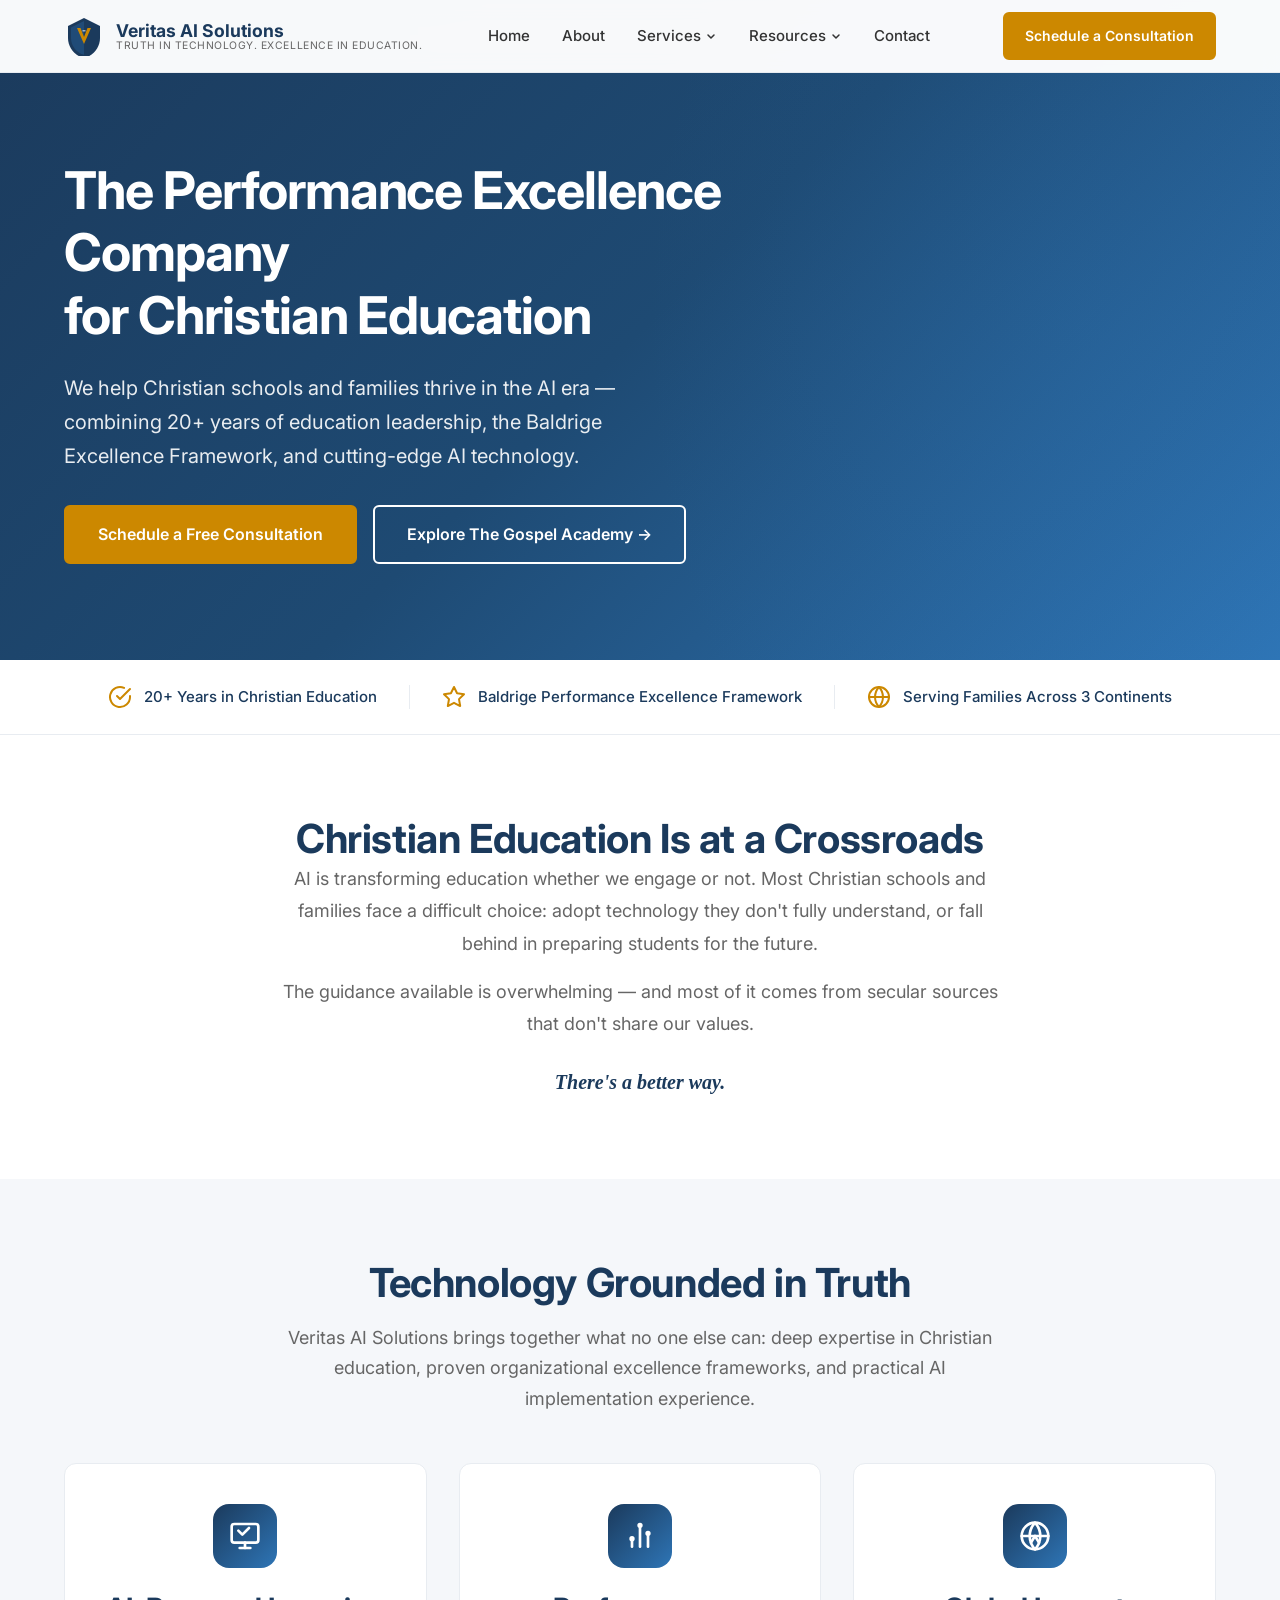
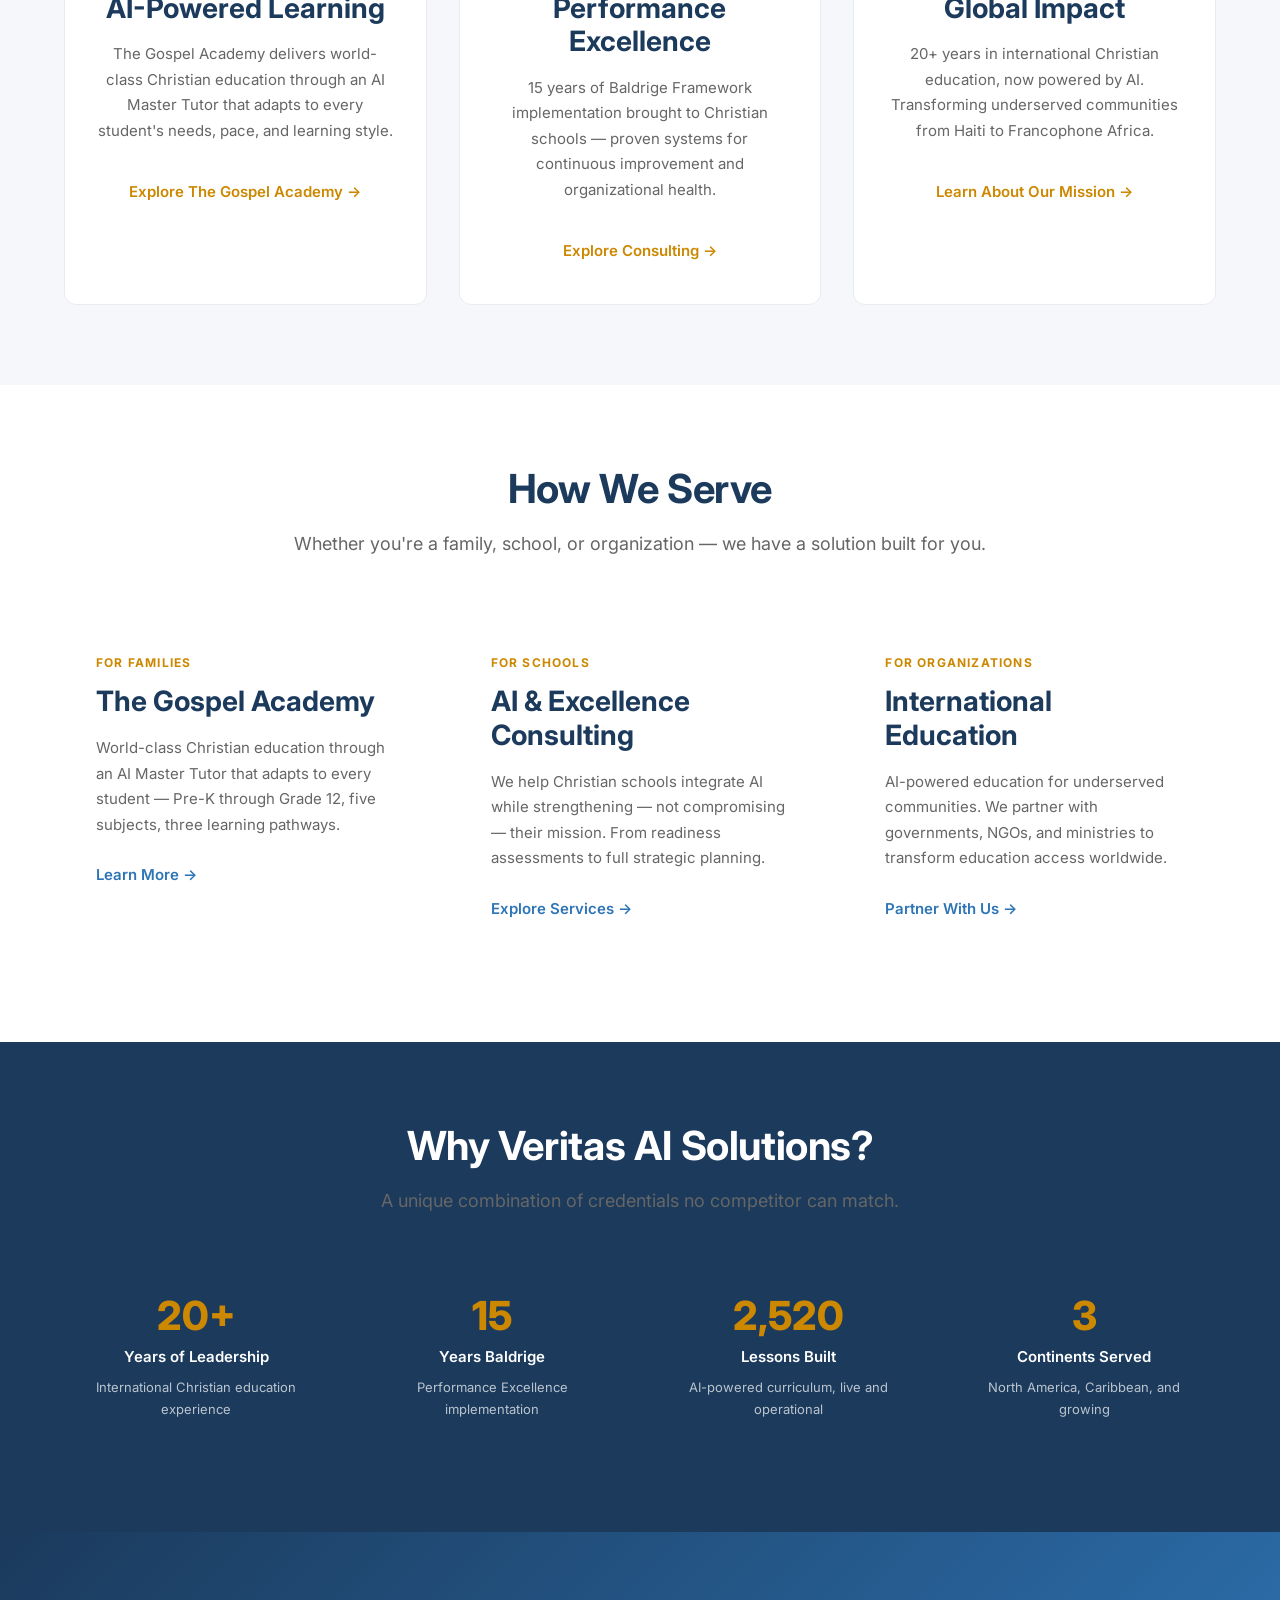
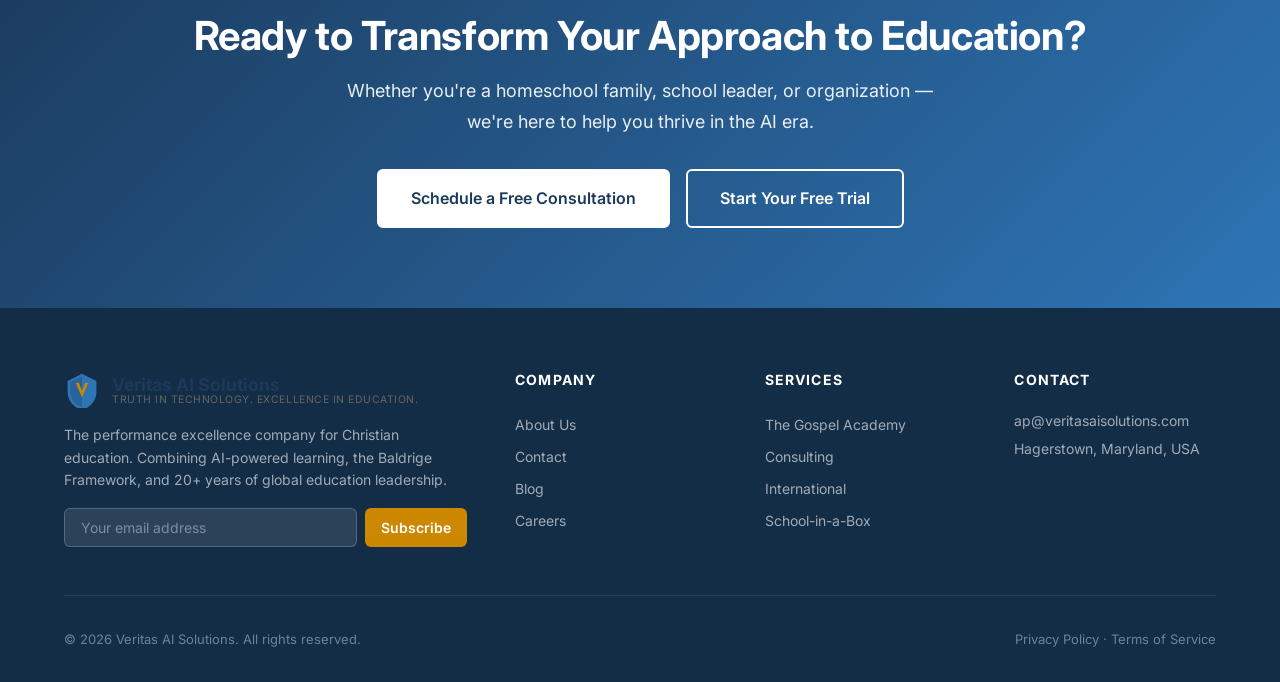
==== index.html @ 87a3c368 "Initial website build: Veritas AI Solutions 6 pages, responsive design, Google Calendar booking, App" ====
<!DOCTYPE html>
<html lang="en">
<head>
  <meta charset="UTF-8">
  <meta name="viewport" content="width=device-width, initial-scale=1.0">
  <title>Veritas AI Solutions | The Performance Excellence Company for Christian Education</title>
  <meta name="description" content="We help Christian schools and families thrive in the AI era. AI-powered curriculum, Baldrige-based consulting, 20+ years of education leadership.">

  <!-- Open Graph -->
  <meta property="og:title" content="Veritas AI Solutions | Truth in Technology. Excellence in Education.">
  <meta property="og:description" content="We help Christian schools and families thrive in the AI era — combining 20+ years of education leadership, the Baldrige Excellence Framework, and cutting-edge AI technology.">
  <meta property="og:type" content="website">
  <meta property="og:url" content="https://veritasaisolutions.com">

  <!-- Fonts -->
  <link rel="preconnect" href="https://fonts.googleapis.com">
  <link rel="preconnect" href="https://fonts.gstatic.com" crossorigin>
  <link href="https://fonts.googleapis.com/css2?family=Inter:wght@400;500;600;700;800&display=swap" rel="stylesheet">

  <!-- Styles -->
  <link rel="stylesheet" href="css/styles.css">

  <!-- Schema.org Organization -->
  <script type="application/ld+json">
  {
    "@context": "https://schema.org",
    "@type": "Organization",
    "name": "Veritas AI Solutions",
    "url": "https://veritasaisolutions.com",
    "description": "The Performance Excellence Company for Christian Education",
    "founder": {
      "@type": "Person",
      "name": "Arun Pereira"
    },
    "address": {
      "@type": "PostalAddress",
      "addressLocality": "Hagerstown",
      "addressRegion": "MD",
      "addressCountry": "US"
    }
  }
  </script>
</head>
<body>

  <!-- ==================== HEADER ==================== -->
  <header class="header">
    <div class="header-inner">
      <a href="index.html" class="logo">
        <svg viewBox="0 0 40 40" fill="none" xmlns="http://www.w3.org/2000/svg">
          <!-- Shield shape -->
          <path d="M20 2L4 10v12c0 9.33 6.83 18.06 16 20 9.17-1.94 16-10.67 16-20V10L20 2z" fill="#1B3A5C"/>
          <!-- Inner shield highlight -->
          <path d="M20 5L7 11.5v10.5c0 7.83 5.55 15.16 13 16.8V5z" fill="#2E75B6" opacity="0.3"/>
          <!-- V letterform -->
          <path d="M13 12l7 16 7-16h-3.5l-3.5 9-3.5-9H13z" fill="#CC8800"/>
          <!-- Cross accent at top of V -->
          <path d="M18.5 14h3v1.5h-3z" fill="#FFFFFF" opacity="0.6"/>
        </svg>
        <span class="logo-text">
          <span class="company-name">Veritas AI Solutions</span>
          <span class="tagline">Truth in Technology. Excellence in Education.</span>
        </span>
      </a>

      <nav class="nav-desktop">
        <a href="index.html">Home</a>
        <a href="pages/about.html">About</a>
        <div class="nav-dropdown">
          <a href="#">Services
            <svg class="dropdown-arrow" viewBox="0 0 12 12" fill="none" xmlns="http://www.w3.org/2000/svg">
              <path d="M3 5l3 3 3-3" stroke="currentColor" stroke-width="1.5" stroke-linecap="round" stroke-linejoin="round"/>
            </svg>
          </a>
          <div class="dropdown-menu">
            <a href="pages/gospel-academy.html">The Gospel Academy</a>
            <a href="pages/consulting.html">Consulting</a>
            <a href="pages/international.html">International</a>
          </div>
        </div>
        <div class="nav-dropdown">
          <a href="#">Resources
            <svg class="dropdown-arrow" viewBox="0 0 12 12" fill="none" xmlns="http://www.w3.org/2000/svg">
              <path d="M3 5l3 3 3-3" stroke="currentColor" stroke-width="1.5" stroke-linecap="round" stroke-linejoin="round"/>
            </svg>
          </a>
          <div class="dropdown-menu">
            <a href="#">Blog (Coming Soon)</a>
            <a href="#">Free Tools (Coming Soon)</a>
          </div>
        </div>
        <a href="pages/contact.html">Contact</a>
      </nav>

      <div class="nav-cta">
        <a href="https://calendar.app.google/Qj5pimPUVVcYCBvQ8" target="_blank" class="btn btn-primary">Schedule a Consultation</a>
      </div>

      <button class="mobile-toggle" aria-label="Toggle menu">
        <span></span>
        <span></span>
        <span></span>
      </button>
    </div>

    <!-- Mobile Navigation -->
    <nav class="nav-mobile">
      <a href="index.html">Home</a>
      <a href="pages/about.html">About</a>
      <a href="#" class="mobile-dropdown-toggle">Services</a>
      <div class="mobile-dropdown-items">
        <a href="pages/gospel-academy.html">The Gospel Academy</a>
        <a href="pages/consulting.html">Consulting</a>
        <a href="pages/international.html">International</a>
      </div>
      <a href="#" class="mobile-dropdown-toggle">Resources</a>
      <div class="mobile-dropdown-items">
        <a href="#">Blog (Coming Soon)</a>
        <a href="#">Free Tools (Coming Soon)</a>
      </div>
      <a href="pages/contact.html">Contact</a>
      <a href="https://calendar.app.google/Qj5pimPUVVcYCBvQ8" target="_blank" class="btn btn-primary">Schedule a Consultation</a>
    </nav>
  </header>

  <!-- ==================== HERO ==================== -->
  <section class="hero">
    <div class="container">
      <h1>The Performance Excellence Company<br>for Christian Education</h1>
      <p class="subtitle">We help Christian schools and families thrive in the AI era — combining 20+ years of education leadership, the Baldrige Excellence Framework, and cutting-edge AI technology.</p>
      <div class="btn-group">
        <a href="https://calendar.app.google/Qj5pimPUVVcYCBvQ8" target="_blank" class="btn btn-primary">Schedule a Free Consultation</a>
        <a href="pages/gospel-academy.html" class="btn btn-outline-white">Explore The Gospel Academy &rarr;</a>
      </div>
    </div>
  </section>

  <!-- ==================== TRUST BAR ==================== -->
  <section class="trust-bar">
    <div class="container">
      <div class="trust-bar-inner">
        <div class="trust-item">
          <svg viewBox="0 0 24 24" fill="none" stroke="currentColor" stroke-width="2" stroke-linecap="round" stroke-linejoin="round">
            <path d="M22 11.08V12a10 10 0 1 1-5.93-9.14"/>
            <polyline points="22 4 12 14.01 9 11.01"/>
          </svg>
          <span>20+ Years in Christian Education</span>
        </div>
        <div class="trust-divider"></div>
        <div class="trust-item">
          <svg viewBox="0 0 24 24" fill="none" stroke="currentColor" stroke-width="2" stroke-linecap="round" stroke-linejoin="round">
            <polygon points="12 2 15.09 8.26 22 9.27 17 14.14 18.18 21.02 12 17.77 5.82 21.02 7 14.14 2 9.27 8.91 8.26 12 2"/>
          </svg>
          <span>Baldrige Performance Excellence Framework</span>
        </div>
        <div class="trust-divider"></div>
        <div class="trust-item">
          <svg viewBox="0 0 24 24" fill="none" stroke="currentColor" stroke-width="2" stroke-linecap="round" stroke-linejoin="round">
            <circle cx="12" cy="12" r="10"/>
            <line x1="2" y1="12" x2="22" y2="12"/>
            <path d="M12 2a15.3 15.3 0 0 1 4 10 15.3 15.3 0 0 1-4 10 15.3 15.3 0 0 1-4-10 15.3 15.3 0 0 1 4-10z"/>
          </svg>
          <span>Serving Families Across 3 Continents</span>
        </div>
      </div>
    </div>
  </section>

  <!-- ==================== CHALLENGE SECTION ==================== -->
  <section class="challenge section">
    <div class="container">
      <div class="challenge-content">
        <h2>Christian Education Is at a Crossroads</h2>
        <p>AI is transforming education whether we engage or not. Most Christian schools and families face a difficult choice: adopt technology they don't fully understand, or fall behind in preparing students for the future.</p>
        <p>The guidance available is overwhelming — and most of it comes from secular sources that don't share our values.</p>
        <span class="highlight">There's a better way.</span>
      </div>
    </div>
  </section>

  <!-- ==================== SOLUTION / THREE PILLARS ==================== -->
  <section class="section section-light">
    <div class="container">
      <div class="section-header">
        <h2>Technology Grounded in Truth</h2>
        <p>Veritas AI Solutions brings together what no one else can: deep expertise in Christian education, proven organizational excellence frameworks, and practical AI implementation experience.</p>
      </div>

      <div class="pillars-grid">
        <!-- Pillar 1 -->
        <div class="pillar-card">
          <div class="pillar-icon">
            <svg viewBox="0 0 24 24" fill="none" stroke="currentColor" stroke-width="2" stroke-linecap="round" stroke-linejoin="round">
              <rect x="2" y="3" width="20" height="14" rx="2" ry="2"/>
              <line x1="8" y1="21" x2="16" y2="21"/>
              <line x1="12" y1="17" x2="12" y2="21"/>
              <path d="M7 8l3 3 5-5"/>
            </svg>
          </div>
          <h3>AI-Powered Learning</h3>
          <p>The Gospel Academy delivers world-class Christian education through an AI Master Tutor that adapts to every student's needs, pace, and learning style.</p>
          <a href="pages/gospel-academy.html" class="pillar-link">Explore The Gospel Academy &rarr;</a>
        </div>

        <!-- Pillar 2 -->
        <div class="pillar-card">
          <div class="pillar-icon">
            <svg viewBox="0 0 24 24" fill="none" stroke="currentColor" stroke-width="2" stroke-linecap="round" stroke-linejoin="round">
              <path d="M18 20V10"/>
              <path d="M12 20V4"/>
              <path d="M6 20v-6"/>
              <circle cx="12" cy="4" r="1"/>
              <circle cx="18" cy="10" r="1"/>
              <circle cx="6" cy="14" r="1"/>
            </svg>
          </div>
          <h3>Performance Excellence</h3>
          <p>15 years of Baldrige Framework implementation brought to Christian schools — proven systems for continuous improvement and organizational health.</p>
          <a href="pages/consulting.html" class="pillar-link">Explore Consulting &rarr;</a>
        </div>

        <!-- Pillar 3 -->
        <div class="pillar-card">
          <div class="pillar-icon">
            <svg viewBox="0 0 24 24" fill="none" stroke="currentColor" stroke-width="2" stroke-linecap="round" stroke-linejoin="round">
              <circle cx="12" cy="12" r="10"/>
              <line x1="2" y1="12" x2="22" y2="12"/>
              <path d="M12 2a15.3 15.3 0 0 1 4 10 15.3 15.3 0 0 1-4 10 15.3 15.3 0 0 1-4-10 15.3 15.3 0 0 1 4-10z"/>
              <path d="M9 17l3-5 3 5"/>
            </svg>
          </div>
          <h3>Global Impact</h3>
          <p>20+ years in international Christian education, now powered by AI. Transforming underserved communities from Haiti to Francophone Africa.</p>
          <a href="pages/international.html" class="pillar-link">Learn About Our Mission &rarr;</a>
        </div>
      </div>
    </div>
  </section>

  <!-- ==================== SERVICES OVERVIEW ==================== -->
  <section class="section">
    <div class="container">
      <div class="section-header">
        <h2>How We Serve</h2>
        <p>Whether you're a family, school, or organization — we have a solution built for you.</p>
      </div>

      <div class="services-grid">
        <!-- For Families -->
        <div class="service-card">
          <span class="label">For Families</span>
          <h3>The Gospel Academy</h3>
          <p>World-class Christian education through an AI Master Tutor that adapts to every student — Pre-K through Grade 12, five subjects, three learning pathways.</p>
          <a href="pages/gospel-academy.html" class="service-link">Learn More &rarr;</a>
        </div>

        <!-- For Schools -->
        <div class="service-card">
          <span class="label">For Schools</span>
          <h3>AI & Excellence Consulting</h3>
          <p>We help Christian schools integrate AI while strengthening — not compromising — their mission. From readiness assessments to full strategic planning.</p>
          <a href="pages/consulting.html" class="service-link">Explore Services &rarr;</a>
        </div>

        <!-- For Organizations -->
        <div class="service-card">
          <span class="label">For Organizations</span>
          <h3>International Education</h3>
          <p>AI-powered education for underserved communities. We partner with governments, NGOs, and ministries to transform education access worldwide.</p>
          <a href="pages/international.html" class="service-link">Partner With Us &rarr;</a>
        </div>
      </div>
    </div>
  </section>

  <!-- ==================== CREDIBILITY SECTION ==================== -->
  <section class="section section-navy">
    <div class="container">
      <div class="section-header">
        <h2>Why Veritas AI Solutions?</h2>
        <p>A unique combination of credentials no competitor can match.</p>
      </div>

      <div class="cred-grid">
        <div class="cred-card">
          <div class="cred-number">20+</div>
          <div class="cred-label">Years of Leadership</div>
          <div class="cred-desc">International Christian education experience</div>
        </div>
        <div class="cred-card">
          <div class="cred-number">15</div>
          <div class="cred-label">Years Baldrige</div>
          <div class="cred-desc">Performance Excellence implementation</div>
        </div>
        <div class="cred-card">
          <div class="cred-number">2,520</div>
          <div class="cred-label">Lessons Built</div>
          <div class="cred-desc">AI-powered curriculum, live and operational</div>
        </div>
        <div class="cred-card">
          <div class="cred-number">3</div>
          <div class="cred-label">Continents Served</div>
          <div class="cred-desc">North America, Caribbean, and growing</div>
        </div>
      </div>
    </div>
  </section>

  <!-- ==================== FINAL CTA ==================== -->
  <section class="cta-section">
    <div class="container">
      <h2>Ready to Transform Your Approach to Education?</h2>
      <p>Whether you're a homeschool family, school leader, or organization — we're here to help you thrive in the AI era.</p>
      <div class="btn-group centered">
        <a href="https://calendar.app.google/Qj5pimPUVVcYCBvQ8" target="_blank" class="btn btn-white">Schedule a Free Consultation</a>
        <a href="pages/gospel-academy.html" class="btn btn-outline-white">Start Your Free Trial</a>
      </div>
    </div>
  </section>

  <!-- ==================== FOOTER ==================== -->
  <footer class="footer">
    <div class="container">
      <div class="footer-grid">
        <!-- Brand Column -->
        <div class="footer-brand">
          <a href="index.html" class="logo">
            <svg viewBox="0 0 40 40" fill="none" xmlns="http://www.w3.org/2000/svg">
              <path d="M20 2L4 10v12c0 9.33 6.83 18.06 16 20 9.17-1.94 16-10.67 16-20V10L20 2z" fill="#2E75B6"/>
              <path d="M20 5L7 11.5v10.5c0 7.83 5.55 15.16 13 16.8V5z" fill="#1B3A5C" opacity="0.3"/>
              <path d="M13 12l7 16 7-16h-3.5l-3.5 9-3.5-9H13z" fill="#CC8800"/>
            </svg>
            <span class="logo-text">
              <span class="company-name">Veritas AI Solutions</span>
              <span class="tagline">Truth in Technology. Excellence in Education.</span>
            </span>
          </a>
          <p>The performance excellence company for Christian education. Combining AI-powered learning, the Baldrige Framework, and 20+ years of global education leadership.</p>
          <form class="newsletter-form" action="#" method="POST">
            <input type="email" placeholder="Your email address" required>
            <button type="submit">Subscribe</button>
          </form>
        </div>

        <!-- Quick Links -->
        <div>
          <h4>Company</h4>
          <div class="footer-links">
            <a href="pages/about.html">About Us</a>
            <a href="pages/contact.html">Contact</a>
            <a href="#">Blog</a>
            <a href="#">Careers</a>
          </div>
        </div>

        <!-- Services -->
        <div>
          <h4>Services</h4>
          <div class="footer-links">
            <a href="pages/gospel-academy.html">The Gospel Academy</a>
            <a href="pages/consulting.html">Consulting</a>
            <a href="pages/international.html">International</a>
            <a href="#">School-in-a-Box</a>
          </div>
        </div>

        <!-- Contact -->
        <div class="footer-contact">
          <h4>Contact</h4>
          <p><a href="mailto:ap@veritasaisolutions.com">ap@veritasaisolutions.com</a></p>
          <p>Hagerstown, Maryland, USA</p>
        </div>
      </div>

      <div class="footer-bottom">
        <span>&copy; 2026 Veritas AI Solutions. All rights reserved.</span>
        <span>
          <a href="#">Privacy Policy</a> &middot; <a href="#">Terms of Service</a>
        </span>
      </div>
    </div>
  </footer>

  <script src="js/main.js"></script>
</body>
</html>
---- css/styles.css ----
/* ============================================
   Veritas AI Solutions - Main Stylesheet
   Truth in Technology. Excellence in Education.
   ============================================ */

/* ---------- CSS Custom Properties ---------- */
:root {
  /* Primary */
  --navy: #1B3A5C;
  --navy-dark: #142d47;
  --blue: #2E75B6;
  --blue-light: #3a85c9;

  /* Accent */
  --gold: #CC8800;
  --gold-light: #e6a31e;
  --gold-dark: #a66e00;

  /* Neutrals */
  --white: #FFFFFF;
  --off-white: #F5F7FA;
  --light-gray: #E8ECF1;
  --medium-gray: #666666;
  --dark-gray: #333333;
  --black: #111111;

  /* Typography */
  --font-primary: 'Inter', -apple-system, BlinkMacSystemFont, 'Segoe UI', sans-serif;
  --font-accent: 'Georgia', 'Times New Roman', serif;

  /* Spacing */
  --section-padding: 5rem 0;
  --container-max: 1200px;
  --container-padding: 0 1.5rem;

  /* Transitions */
  --transition: all 0.3s ease;
}

/* ---------- Reset & Base ---------- */
*,
*::before,
*::after {
  box-sizing: border-box;
  margin: 0;
  padding: 0;
}

html {
  scroll-behavior: smooth;
  font-size: 16px;
}

body {
  font-family: var(--font-primary);
  font-size: 1rem;
  line-height: 1.7;
  color: var(--dark-gray);
  background-color: var(--white);
  -webkit-font-smoothing: antialiased;
  -moz-osx-font-smoothing: grayscale;
}

img {
  max-width: 100%;
  height: auto;
  display: block;
}

a {
  color: var(--blue);
  text-decoration: none;
  transition: var(--transition);
}

a:hover {
  color: var(--navy);
}

ul, ol {
  list-style: none;
}

/* ---------- Typography ---------- */
h1, h2, h3, h4, h5, h6 {
  font-family: var(--font-primary);
  font-weight: 700;
  line-height: 1.2;
  color: var(--navy);
}

h1 {
  font-size: clamp(2rem, 5vw, 3.25rem);
  letter-spacing: -0.02em;
}

h2 {
  font-size: clamp(1.75rem, 4vw, 2.5rem);
  letter-spacing: -0.01em;
}

h3 {
  font-size: clamp(1.25rem, 3vw, 1.75rem);
}

h4 {
  font-size: 1.25rem;
}

p {
  margin-bottom: 1rem;
  color: var(--dark-gray);
}

.text-accent {
  font-family: var(--font-accent);
  font-style: italic;
}

.text-gold {
  color: var(--gold);
}

.text-navy {
  color: var(--navy);
}

.text-center {
  text-align: center;
}

/* ---------- Layout ---------- */
.container {
  max-width: var(--container-max);
  margin: 0 auto;
  padding: var(--container-padding);
}

.section {
  padding: var(--section-padding);
}

.section-light {
  background-color: var(--off-white);
}

.section-navy {
  background-color: var(--navy);
  color: var(--white);
}

.section-navy h2,
.section-navy h3,
.section-navy h4 {
  color: var(--white);
}

.section-navy p {
  color: rgba(255, 255, 255, 0.9);
}

.section-header {
  text-align: center;
  max-width: 720px;
  margin: 0 auto 3rem;
}

.section-header p {
  font-size: 1.125rem;
  color: var(--medium-gray);
  margin-top: 1rem;
}

/* ---------- Buttons ---------- */
.btn {
  display: inline-flex;
  align-items: center;
  justify-content: center;
  padding: 0.875rem 2rem;
  border-radius: 6px;
  font-family: var(--font-primary);
  font-size: 1rem;
  font-weight: 600;
  text-decoration: none;
  cursor: pointer;
  border: 2px solid transparent;
  transition: var(--transition);
  gap: 0.5rem;
}

.btn-primary {
  background-color: var(--gold);
  color: var(--white);
  border-color: var(--gold);
}

.btn-primary:hover {
  background-color: var(--gold-dark);
  border-color: var(--gold-dark);
  color: var(--white);
  transform: translateY(-1px);
  box-shadow: 0 4px 12px rgba(204, 136, 0, 0.3);
}

.btn-secondary {
  background-color: transparent;
  color: var(--navy);
  border-color: var(--navy);
}

.btn-secondary:hover {
  background-color: var(--navy);
  color: var(--white);
  transform: translateY(-1px);
}

.btn-white {
  background-color: var(--white);
  color: var(--navy);
  border-color: var(--white);
}

.btn-white:hover {
  background-color: var(--off-white);
  border-color: var(--off-white);
  color: var(--navy);
  transform: translateY(-1px);
}

.btn-outline-white {
  background-color: transparent;
  color: var(--white);
  border-color: var(--white);
}

.btn-outline-white:hover {
  background-color: var(--white);
  color: var(--navy);
  transform: translateY(-1px);
}

.btn-group {
  display: flex;
  flex-wrap: wrap;
  gap: 1rem;
  margin-top: 2rem;
}

.btn-group.centered {
  justify-content: center;
}

/* ---------- Header / Navigation ---------- */
.header {
  position: fixed;
  top: 0;
  left: 0;
  right: 0;
  z-index: 1000;
  background-color: rgba(255, 255, 255, 0.97);
  backdrop-filter: blur(10px);
  border-bottom: 1px solid var(--light-gray);
  transition: var(--transition);
}

.header-inner {
  display: flex;
  align-items: center;
  justify-content: space-between;
  max-width: var(--container-max);
  margin: 0 auto;
  padding: 0 1.5rem;
  height: 72px;
}

.logo {
  display: flex;
  align-items: center;
  gap: 0.75rem;
  text-decoration: none;
  color: var(--navy);
  font-weight: 700;
  font-size: 1.25rem;
}

.logo svg {
  width: 40px;
  height: 40px;
}

.logo-text {
  display: flex;
  flex-direction: column;
  line-height: 1.1;
}

.logo-text .company-name {
  font-size: 1.1rem;
  font-weight: 700;
  color: var(--navy);
}

.logo-text .tagline {
  font-size: 0.65rem;
  font-weight: 400;
  color: var(--medium-gray);
  letter-spacing: 0.05em;
  text-transform: uppercase;
}

.nav-desktop {
  display: flex;
  align-items: center;
  gap: 2rem;
}

.nav-desktop a {
  color: var(--dark-gray);
  font-size: 0.9375rem;
  font-weight: 500;
  text-decoration: none;
  padding: 0.5rem 0;
  position: relative;
}

.nav-desktop a:hover {
  color: var(--navy);
}

.nav-desktop a::after {
  content: '';
  position: absolute;
  bottom: 0;
  left: 0;
  width: 0;
  height: 2px;
  background-color: var(--gold);
  transition: var(--transition);
}

.nav-desktop a:hover::after {
  width: 100%;
}

/* Dropdown */
.nav-dropdown {
  position: relative;
}

.nav-dropdown > a {
  display: flex;
  align-items: center;
  gap: 0.25rem;
}

.nav-dropdown > a::after {
  display: none;
}

.dropdown-arrow {
  width: 12px;
  height: 12px;
  transition: var(--transition);
}

.nav-dropdown:hover .dropdown-arrow {
  transform: rotate(180deg);
}

.dropdown-menu {
  position: absolute;
  top: 100%;
  left: 50%;
  transform: translateX(-50%);
  min-width: 200px;
  background: var(--white);
  border-radius: 8px;
  box-shadow: 0 10px 40px rgba(0, 0, 0, 0.1);
  padding: 0.5rem;
  opacity: 0;
  visibility: hidden;
  transition: var(--transition);
  margin-top: 0.5rem;
}

.nav-dropdown:hover .dropdown-menu {
  opacity: 1;
  visibility: visible;
  margin-top: 0;
}

.dropdown-menu a {
  display: block;
  padding: 0.625rem 1rem;
  border-radius: 6px;
  font-size: 0.875rem;
}

.dropdown-menu a::after {
  display: none;
}

.dropdown-menu a:hover {
  background-color: var(--off-white);
  color: var(--navy);
}

.nav-cta {
  margin-left: 0.5rem;
}

.nav-cta .btn {
  padding: 0.625rem 1.25rem;
  font-size: 0.875rem;
}

/* Mobile Menu */
.mobile-toggle {
  display: none;
  background: none;
  border: none;
  cursor: pointer;
  padding: 0.5rem;
}

.mobile-toggle span {
  display: block;
  width: 24px;
  height: 2px;
  background-color: var(--navy);
  margin: 5px 0;
  transition: var(--transition);
}

.nav-mobile {
  display: none;
  position: fixed;
  top: 72px;
  left: 0;
  right: 0;
  bottom: 0;
  background: var(--white);
  padding: 2rem 1.5rem;
  overflow-y: auto;
}

.nav-mobile.active {
  display: block;
}

.nav-mobile a {
  display: block;
  padding: 0.875rem 0;
  font-size: 1.125rem;
  font-weight: 500;
  color: var(--dark-gray);
  border-bottom: 1px solid var(--light-gray);
}

.nav-mobile a:hover {
  color: var(--navy);
}

.nav-mobile .mobile-dropdown-items {
  padding-left: 1.5rem;
}

.nav-mobile .mobile-dropdown-items a {
  font-size: 1rem;
  font-weight: 400;
}

.nav-mobile .btn {
  width: 100%;
  margin-top: 1.5rem;
}

/* ---------- Hero Section ---------- */
.hero {
  padding: 10rem 0 6rem;
  background: linear-gradient(135deg, var(--navy) 0%, #1e4a73 50%, var(--blue) 100%);
  color: var(--white);
  position: relative;
  overflow: hidden;
}

.hero::before {
  content: '';
  position: absolute;
  top: -50%;
  right: -20%;
  width: 70%;
  height: 200%;
  background: radial-gradient(ellipse, rgba(46, 117, 182, 0.15) 0%, transparent 70%);
  pointer-events: none;
}

.hero .container {
  position: relative;
  z-index: 1;
}

.hero h1 {
  color: var(--white);
  max-width: 800px;
  margin-bottom: 1.5rem;
}

.hero .subtitle {
  font-size: clamp(1.0625rem, 2vw, 1.25rem);
  color: rgba(255, 255, 255, 0.9);
  max-width: 640px;
  line-height: 1.7;
  margin-bottom: 0;
}

/* ---------- Trust Bar ---------- */
.trust-bar {
  background-color: var(--white);
  border-bottom: 1px solid var(--light-gray);
  padding: 1.5rem 0;
}

.trust-bar-inner {
  display: flex;
  justify-content: center;
  align-items: center;
  flex-wrap: wrap;
  gap: 2rem;
}

.trust-item {
  display: flex;
  align-items: center;
  gap: 0.75rem;
  font-size: 0.9375rem;
  font-weight: 500;
  color: var(--navy);
}

.trust-item svg {
  width: 24px;
  height: 24px;
  color: var(--gold);
  flex-shrink: 0;
}

.trust-divider {
  width: 1px;
  height: 24px;
  background-color: var(--light-gray);
}

/* ---------- Challenge Section ---------- */
.challenge {
  padding: var(--section-padding);
}

.challenge-content {
  max-width: 720px;
  margin: 0 auto;
  text-align: center;
}

.challenge-content p {
  font-size: 1.125rem;
  color: var(--medium-gray);
  line-height: 1.8;
}

.challenge-content .highlight {
  display: block;
  margin-top: 1.5rem;
  font-size: 1.25rem;
  font-weight: 600;
  color: var(--navy);
  font-family: var(--font-accent);
  font-style: italic;
}

/* ---------- Pillars / Solution Section ---------- */
.pillars-grid {
  display: grid;
  grid-template-columns: repeat(3, 1fr);
  gap: 2rem;
  margin-top: 3rem;
}

.pillar-card {
  background: var(--white);
  border-radius: 12px;
  padding: 2.5rem 2rem;
  text-align: center;
  border: 1px solid var(--light-gray);
  transition: var(--transition);
}

.pillar-card:hover {
  transform: translateY(-4px);
  box-shadow: 0 12px 40px rgba(27, 58, 92, 0.1);
  border-color: transparent;
}

.pillar-icon {
  width: 64px;
  height: 64px;
  margin: 0 auto 1.5rem;
  background: linear-gradient(135deg, var(--navy) 0%, var(--blue) 100%);
  border-radius: 16px;
  display: flex;
  align-items: center;
  justify-content: center;
}

.pillar-icon svg {
  width: 32px;
  height: 32px;
  color: var(--white);
}

.pillar-card h3 {
  margin-bottom: 1rem;
}

.pillar-card p {
  color: var(--medium-gray);
  font-size: 0.9375rem;
}

.pillar-card .pillar-link {
  display: inline-flex;
  align-items: center;
  gap: 0.375rem;
  margin-top: 1.25rem;
  font-weight: 600;
  font-size: 0.9375rem;
  color: var(--gold);
}

.pillar-card .pillar-link:hover {
  color: var(--gold-dark);
  gap: 0.625rem;
}

/* ---------- Services Overview ---------- */
.services-grid {
  display: grid;
  grid-template-columns: repeat(3, 1fr);
  gap: 2rem;
  margin-top: 3rem;
}

.service-card {
  padding: 2.5rem 2rem;
  border-radius: 12px;
  transition: var(--transition);
}

.service-card .label {
  display: inline-block;
  font-size: 0.75rem;
  font-weight: 700;
  text-transform: uppercase;
  letter-spacing: 0.1em;
  color: var(--gold);
  margin-bottom: 0.75rem;
}

.service-card h3 {
  margin-bottom: 1rem;
}

.service-card p {
  color: var(--medium-gray);
  font-size: 0.9375rem;
  margin-bottom: 1.5rem;
}

.service-card .service-link {
  display: inline-flex;
  align-items: center;
  gap: 0.375rem;
  font-weight: 600;
  font-size: 0.9375rem;
  color: var(--blue);
}

.service-card .service-link:hover {
  color: var(--navy);
  gap: 0.625rem;
}

/* ---------- Credibility Section ---------- */
.cred-grid {
  display: grid;
  grid-template-columns: repeat(4, 1fr);
  gap: 2rem;
  margin-top: 3rem;
}

.cred-card {
  text-align: center;
  padding: 2rem 1.5rem;
}

.cred-number {
  font-size: 2.5rem;
  font-weight: 800;
  color: var(--gold);
  line-height: 1;
  margin-bottom: 0.5rem;
}

.cred-label {
  font-size: 0.9375rem;
  font-weight: 600;
  color: var(--white);
  margin-bottom: 0.375rem;
}

.cred-desc {
  font-size: 0.8125rem;
  color: rgba(255, 255, 255, 0.7);
}

/* ---------- CTA Section ---------- */
.cta-section {
  background: linear-gradient(135deg, var(--navy) 0%, var(--blue) 100%);
  padding: 5rem 0;
  text-align: center;
}

.cta-section h2 {
  color: var(--white);
  margin-bottom: 1rem;
}

.cta-section p {
  color: rgba(255, 255, 255, 0.9);
  font-size: 1.125rem;
  max-width: 600px;
  margin: 0 auto 2rem;
}

/* ---------- Footer ---------- */
.footer {
  background-color: var(--navy-dark);
  color: rgba(255, 255, 255, 0.8);
  padding: 4rem 0 2rem;
}

.footer-grid {
  display: grid;
  grid-template-columns: 2fr 1fr 1fr 1fr;
  gap: 3rem;
  margin-bottom: 3rem;
}

.footer-brand .logo {
  color: var(--white);
  margin-bottom: 1rem;
}

.footer-brand .logo svg {
  width: 36px;
  height: 36px;
}

.footer-brand p {
  font-size: 0.875rem;
  color: rgba(255, 255, 255, 0.6);
  line-height: 1.6;
}

.footer h4 {
  color: var(--white);
  font-size: 0.875rem;
  text-transform: uppercase;
  letter-spacing: 0.08em;
  margin-bottom: 1.25rem;
}

.footer-links a {
  display: block;
  padding: 0.25rem 0;
  font-size: 0.875rem;
  color: rgba(255, 255, 255, 0.6);
}

.footer-links a:hover {
  color: var(--gold);
}

.footer-contact p {
  font-size: 0.875rem;
  color: rgba(255, 255, 255, 0.6);
  margin-bottom: 0.25rem;
}

.footer-contact a {
  color: rgba(255, 255, 255, 0.6);
}

.footer-contact a:hover {
  color: var(--gold);
}

.footer-bottom {
  border-top: 1px solid rgba(255, 255, 255, 0.1);
  padding-top: 2rem;
  display: flex;
  justify-content: space-between;
  align-items: center;
  font-size: 0.8125rem;
  color: rgba(255, 255, 255, 0.4);
}

.footer-bottom a {
  color: rgba(255, 255, 255, 0.4);
}

.footer-bottom a:hover {
  color: var(--gold);
}

/* ---------- Newsletter Signup ---------- */
.newsletter-form {
  display: flex;
  gap: 0.5rem;
  margin-top: 1rem;
}

.newsletter-form input {
  flex: 1;
  padding: 0.625rem 1rem;
  border: 1px solid rgba(255, 255, 255, 0.2);
  border-radius: 6px;
  background: rgba(255, 255, 255, 0.1);
  color: var(--white);
  font-family: var(--font-primary);
  font-size: 0.875rem;
}

.newsletter-form input::placeholder {
  color: rgba(255, 255, 255, 0.4);
}

.newsletter-form button {
  padding: 0.625rem 1rem;
  background: var(--gold);
  color: var(--white);
  border: none;
  border-radius: 6px;
  font-family: var(--font-primary);
  font-weight: 600;
  font-size: 0.875rem;
  cursor: pointer;
  transition: var(--transition);
}

.newsletter-form button:hover {
  background: var(--gold-dark);
}

/* ---------- Page-Specific: Inner Page Hero ---------- */
.page-hero {
  padding: 9rem 0 4rem;
  background: linear-gradient(135deg, var(--navy) 0%, var(--blue) 100%);
  color: var(--white);
}

.page-hero h1 {
  color: var(--white);
  margin-bottom: 1rem;
}

.page-hero p {
  color: rgba(255, 255, 255, 0.9);
  font-size: 1.125rem;
  max-width: 640px;
}

/* ---------- About Page ---------- */
.story-section {
  display: grid;
  grid-template-columns: 1fr 1fr;
  gap: 4rem;
  align-items: center;
}

.story-image {
  border-radius: 12px;
  overflow: hidden;
  box-shadow: 0 20px 60px rgba(27, 58, 92, 0.15);
}

.story-image img {
  width: 100%;
  height: auto;
}

.values-grid {
  display: grid;
  grid-template-columns: repeat(5, 1fr);
  gap: 1.5rem;
  margin-top: 3rem;
}

.value-card {
  text-align: center;
  padding: 2rem 1rem;
  border-radius: 12px;
  border: 1px solid var(--light-gray);
  transition: var(--transition);
}

.value-card:hover {
  border-color: var(--gold);
  transform: translateY(-2px);
}

.value-icon {
  width: 48px;
  height: 48px;
  margin: 0 auto 1rem;
  color: var(--gold);
}

.value-card h4 {
  font-size: 1rem;
  margin-bottom: 0.5rem;
}

.value-card p {
  font-size: 0.8125rem;
  color: var(--medium-gray);
}

.founder-section {
  display: grid;
  grid-template-columns: 300px 1fr;
  gap: 3rem;
  align-items: start;
  margin-top: 3rem;
}

.founder-photo {
  border-radius: 12px;
  overflow: hidden;
  box-shadow: 0 12px 40px rgba(27, 58, 92, 0.1);
}

.founder-photo img {
  width: 100%;
  height: auto;
}

.founder-info h3 {
  margin-bottom: 0.25rem;
}

.founder-title {
  color: var(--gold);
  font-weight: 600;
  font-size: 1rem;
  margin-bottom: 1.5rem;
}

.ecosystem-visual {
  display: grid;
  grid-template-columns: repeat(3, 1fr);
  gap: 2rem;
  margin-top: 3rem;
}

.eco-card {
  text-align: center;
  padding: 2rem;
  background: var(--white);
  border-radius: 12px;
  border: 1px solid var(--light-gray);
}

.eco-card h4 {
  margin-bottom: 0.5rem;
}

.eco-card p {
  font-size: 0.875rem;
  color: var(--medium-gray);
}

/* ---------- Consulting Page ---------- */
.approach-grid {
  display: grid;
  grid-template-columns: repeat(2, 1fr);
  gap: 1.5rem;
  margin-top: 2rem;
}

.approach-item {
  display: flex;
  gap: 1rem;
  padding: 1.5rem;
  background: var(--white);
  border-radius: 10px;
  border: 1px solid var(--light-gray);
}

.approach-item svg {
  width: 24px;
  height: 24px;
  color: var(--gold);
  flex-shrink: 0;
  margin-top: 0.125rem;
}

.approach-item h4 {
  font-size: 1rem;
  margin-bottom: 0.375rem;
}

.approach-item p {
  font-size: 0.875rem;
  color: var(--medium-gray);
  margin-bottom: 0;
}

.consulting-services-grid {
  display: grid;
  grid-template-columns: repeat(3, 1fr);
  gap: 1.5rem;
  margin-top: 3rem;
}

.consulting-card {
  background: var(--white);
  border-radius: 12px;
  padding: 2rem;
  border: 1px solid var(--light-gray);
  transition: var(--transition);
}

.consulting-card:hover {
  border-color: var(--gold);
  box-shadow: 0 8px 30px rgba(27, 58, 92, 0.08);
}

.consulting-card h3 {
  font-size: 1.125rem;
  margin-bottom: 0.75rem;
}

.consulting-card p {
  font-size: 0.9375rem;
  color: var(--medium-gray);
  margin-bottom: 1.25rem;
}

.consulting-price {
  font-size: 1rem;
  font-weight: 700;
  color: var(--navy);
}

/* ---------- TGA Page ---------- */
.features-grid {
  display: grid;
  grid-template-columns: repeat(2, 1fr);
  gap: 2rem;
  margin-top: 3rem;
}

.feature-card {
  display: flex;
  gap: 1.5rem;
  padding: 2rem;
  background: var(--white);
  border-radius: 12px;
  border: 1px solid var(--light-gray);
}

.feature-icon {
  width: 56px;
  height: 56px;
  flex-shrink: 0;
  background: linear-gradient(135deg, var(--navy) 0%, var(--blue) 100%);
  border-radius: 12px;
  display: flex;
  align-items: center;
  justify-content: center;
}

.feature-icon svg {
  width: 28px;
  height: 28px;
  color: var(--white);
}

.feature-card h3 {
  font-size: 1.125rem;
  margin-bottom: 0.5rem;
}

.feature-card p {
  font-size: 0.9375rem;
  color: var(--medium-gray);
  margin-bottom: 0;
}

.subjects-grid {
  display: grid;
  grid-template-columns: repeat(5, 1fr);
  gap: 1.5rem;
  margin-top: 3rem;
}

.subject-card {
  text-align: center;
  padding: 2rem 1rem;
  background: var(--white);
  border-radius: 12px;
  border: 1px solid var(--light-gray);
}

.subject-card h4 {
  font-size: 0.9375rem;
  margin-bottom: 0.375rem;
}

.subject-card p {
  font-size: 0.8125rem;
  color: var(--medium-gray);
  margin-bottom: 0;
}

/* Pricing */
.pricing-grid {
  display: grid;
  grid-template-columns: repeat(3, 1fr);
  gap: 2rem;
  margin-top: 3rem;
}

.pricing-card {
  background: var(--white);
  border-radius: 12px;
  padding: 2.5rem 2rem;
  border: 1px solid var(--light-gray);
  text-align: center;
  transition: var(--transition);
  position: relative;
}

.pricing-card.featured {
  border-color: var(--gold);
  box-shadow: 0 8px 30px rgba(204, 136, 0, 0.15);
  transform: scale(1.03);
}

.pricing-card.featured::before {
  content: 'Most Popular';
  position: absolute;
  top: -12px;
  left: 50%;
  transform: translateX(-50%);
  background: var(--gold);
  color: var(--white);
  padding: 0.25rem 1rem;
  border-radius: 100px;
  font-size: 0.75rem;
  font-weight: 700;
  text-transform: uppercase;
  letter-spacing: 0.05em;
}

.pricing-card h3 {
  font-size: 1.25rem;
  margin-bottom: 0.5rem;
}

.pricing-card .price {
  font-size: 2.5rem;
  font-weight: 800;
  color: var(--navy);
  line-height: 1;
}

.pricing-card .price span {
  font-size: 1rem;
  font-weight: 400;
  color: var(--medium-gray);
}

.pricing-card .annual {
  font-size: 0.875rem;
  color: var(--gold);
  font-weight: 600;
  margin-top: 0.25rem;
}

.pricing-card .pricing-desc {
  font-size: 0.875rem;
  color: var(--medium-gray);
  margin: 1rem 0 1.5rem;
  padding-bottom: 1.5rem;
  border-bottom: 1px solid var(--light-gray);
}

.pricing-features {
  text-align: left;
  margin-bottom: 2rem;
}

.pricing-features li {
  display: flex;
  align-items: center;
  gap: 0.5rem;
  padding: 0.375rem 0;
  font-size: 0.875rem;
  color: var(--dark-gray);
}

.pricing-features svg {
  width: 18px;
  height: 18px;
  color: var(--gold);
  flex-shrink: 0;
}

/* ---------- International Page ---------- */
.stats-grid {
  display: grid;
  grid-template-columns: repeat(4, 1fr);
  gap: 2rem;
  margin-top: 3rem;
}

.stat-card {
  text-align: center;
  padding: 2rem;
  background: rgba(255, 255, 255, 0.05);
  border-radius: 12px;
  border: 1px solid rgba(255, 255, 255, 0.1);
}

.stat-number {
  font-size: 2.25rem;
  font-weight: 800;
  color: var(--gold);
  line-height: 1;
  margin-bottom: 0.5rem;
}

.stat-label {
  font-size: 0.875rem;
  color: rgba(255, 255, 255, 0.8);
}

.partnership-grid {
  display: grid;
  grid-template-columns: repeat(3, 1fr);
  gap: 2rem;
  margin-top: 3rem;
}

.partner-card {
  padding: 2rem;
  background: var(--white);
  border-radius: 12px;
  border: 1px solid var(--light-gray);
  text-align: center;
}

.partner-card h3 {
  font-size: 1.125rem;
  margin-bottom: 0.75rem;
}

.partner-card p {
  font-size: 0.9375rem;
  color: var(--medium-gray);
  margin-bottom: 0;
}

/* ---------- Contact Page ---------- */
.contact-grid {
  display: grid;
  grid-template-columns: 1fr 1fr;
  gap: 4rem;
  margin-top: 3rem;
}

.contact-form label {
  display: block;
  font-size: 0.875rem;
  font-weight: 600;
  color: var(--navy);
  margin-bottom: 0.375rem;
}

.contact-form input,
.contact-form textarea,
.contact-form select {
  width: 100%;
  padding: 0.75rem 1rem;
  border: 1px solid var(--light-gray);
  border-radius: 8px;
  font-family: var(--font-primary);
  font-size: 0.9375rem;
  color: var(--dark-gray);
  margin-bottom: 1.25rem;
  transition: var(--transition);
}

.contact-form input:focus,
.contact-form textarea:focus,
.contact-form select:focus {
  outline: none;
  border-color: var(--blue);
  box-shadow: 0 0 0 3px rgba(46, 117, 182, 0.1);
}

.contact-form textarea {
  min-height: 120px;
  resize: vertical;
}

.contact-info-cards {
  display: flex;
  flex-direction: column;
  gap: 1.5rem;
}

.contact-info-card {
  display: flex;
  gap: 1rem;
  padding: 1.5rem;
  background: var(--off-white);
  border-radius: 10px;
}

.contact-info-card svg {
  width: 24px;
  height: 24px;
  color: var(--gold);
  flex-shrink: 0;
  margin-top: 0.125rem;
}

.contact-info-card h4 {
  font-size: 1rem;
  margin-bottom: 0.25rem;
}

.contact-info-card p {
  font-size: 0.875rem;
  color: var(--medium-gray);
  margin-bottom: 0;
}

/* ---------- Responsive Design ---------- */

/* Tablet */
@media (max-width: 1024px) {
  .pillars-grid,
  .services-grid,
  .consulting-services-grid {
    grid-template-columns: repeat(2, 1fr);
  }

  .cred-grid {
    grid-template-columns: repeat(2, 1fr);
  }

  .footer-grid {
    grid-template-columns: 1fr 1fr;
    gap: 2rem;
  }

  .values-grid {
    grid-template-columns: repeat(3, 1fr);
  }

  .subjects-grid {
    grid-template-columns: repeat(3, 1fr);
  }

  .stats-grid {
    grid-template-columns: repeat(2, 1fr);
  }

  .story-section {
    grid-template-columns: 1fr;
    gap: 2rem;
  }

  .founder-section {
    grid-template-columns: 200px 1fr;
  }
}

/* Mobile */
@media (max-width: 768px) {
  :root {
    --section-padding: 3.5rem 0;
  }

  .nav-desktop,
  .nav-cta {
    display: none;
  }

  .mobile-toggle {
    display: block;
  }

  .hero {
    padding: 8rem 0 4rem;
  }

  .trust-bar-inner {
    flex-direction: column;
    gap: 0.75rem;
  }

  .trust-divider {
    display: none;
  }

  .pillars-grid,
  .services-grid,
  .features-grid,
  .consulting-services-grid,
  .pricing-grid,
  .partnership-grid,
  .ecosystem-visual {
    grid-template-columns: 1fr;
  }

  .cred-grid {
    grid-template-columns: repeat(2, 1fr);
    gap: 1rem;
  }

  .values-grid {
    grid-template-columns: repeat(2, 1fr);
  }

  .subjects-grid {
    grid-template-columns: repeat(2, 1fr);
  }

  .stats-grid {
    grid-template-columns: repeat(2, 1fr);
  }

  .footer-grid {
    grid-template-columns: 1fr;
  }

  .footer-bottom {
    flex-direction: column;
    gap: 1rem;
    text-align: center;
  }

  .btn-group {
    flex-direction: column;
  }

  .btn-group .btn {
    width: 100%;
  }

  .contact-grid {
    grid-template-columns: 1fr;
    gap: 2rem;
  }

  .founder-section {
    grid-template-columns: 1fr;
    text-align: center;
  }

  .founder-photo {
    max-width: 200px;
    margin: 0 auto;
  }

  .approach-grid {
    grid-template-columns: 1fr;
  }

  .pricing-card.featured {
    transform: none;
  }

  .pricing-card.featured::before {
    top: -10px;
  }
}

/* Small mobile */
@media (max-width: 480px) {
  .hero {
    padding: 7rem 0 3rem;
  }

  .cred-grid {
    grid-template-columns: 1fr;
  }

  .values-grid {
    grid-template-columns: 1fr;
  }

  .subjects-grid {
    grid-template-columns: 1fr;
  }

  .stats-grid {
    grid-template-columns: 1fr;
  }
}
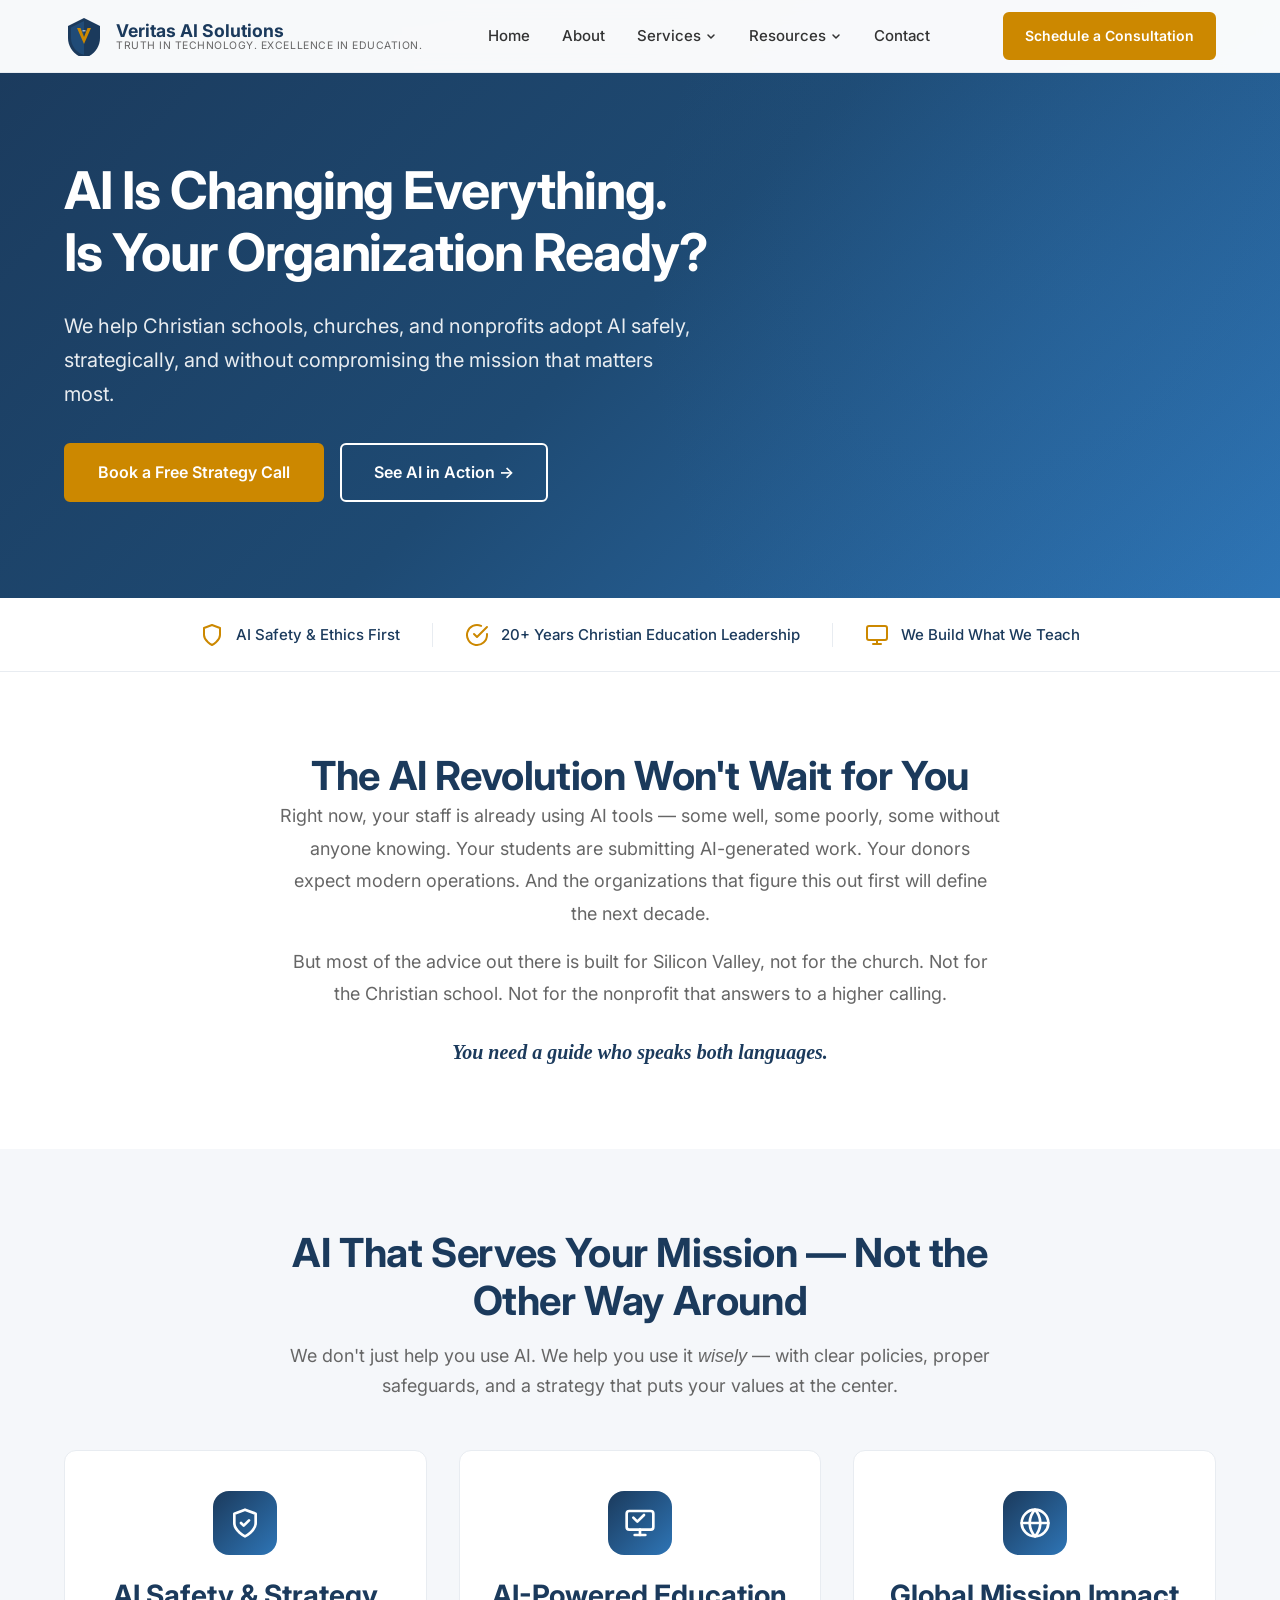
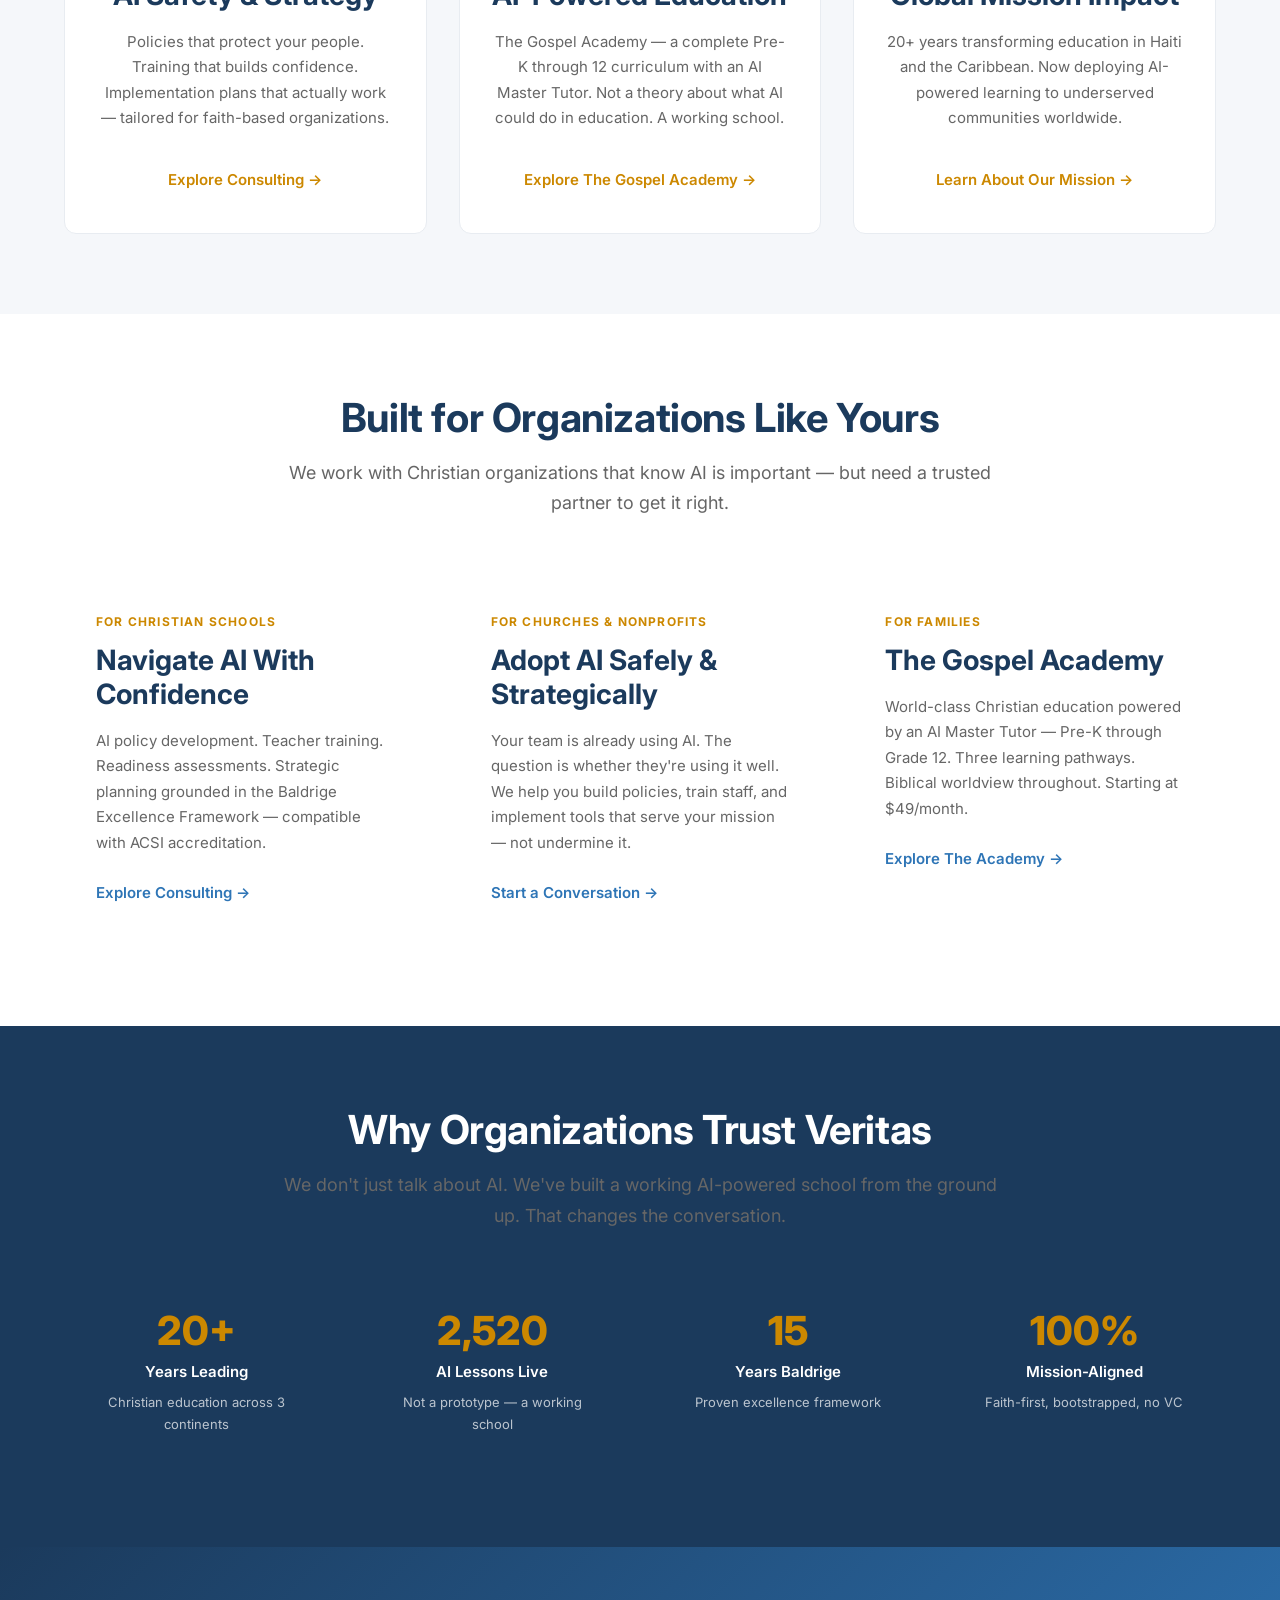
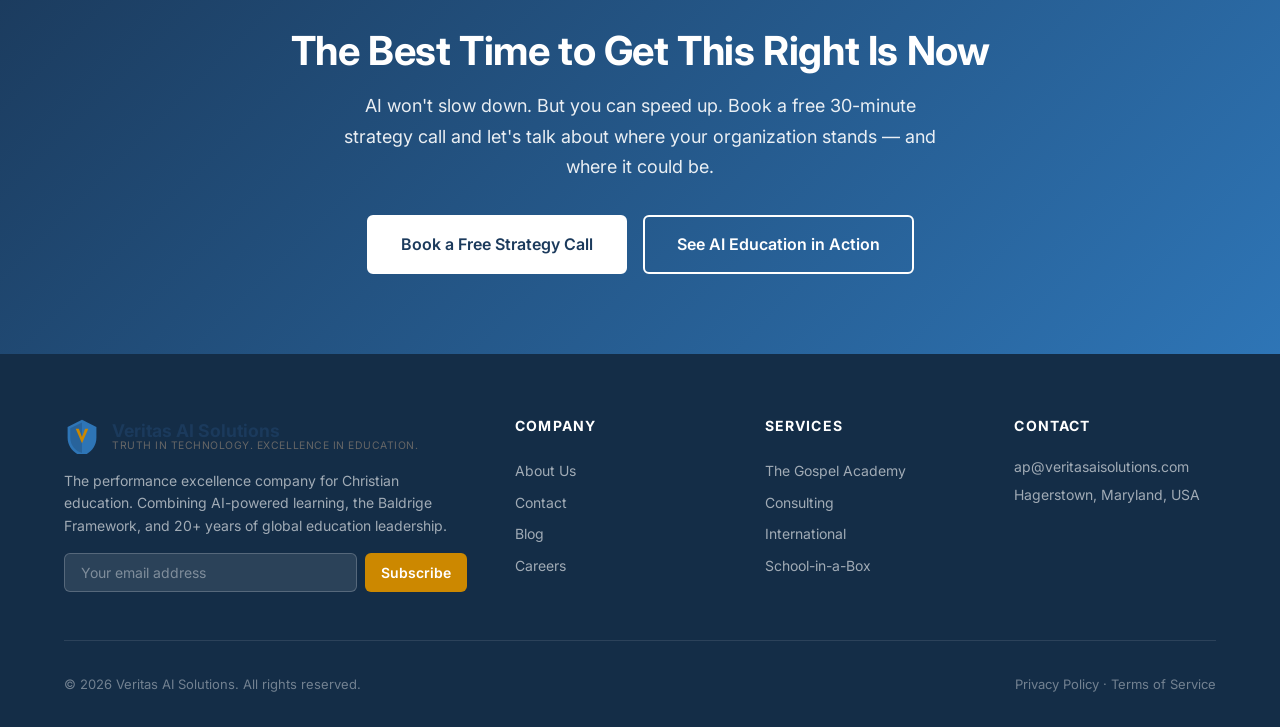
==== commit d62c87c4: "Rewrite homepage: broader audience, AI safety focus, engaging copy - Expanded positioning: schools +" ====
--- a/index.html
+++ b/index.html
@@ -3,12 +3,12 @@
 <head>
   <meta charset="UTF-8">
   <meta name="viewport" content="width=device-width, initial-scale=1.0">
-  <title>Veritas AI Solutions | The Performance Excellence Company for Christian Education</title>
-  <meta name="description" content="We help Christian schools and families thrive in the AI era. AI-powered curriculum, Baldrige-based consulting, 20+ years of education leadership.">
+  <title>Veritas AI Solutions | AI Strategy & Safety for Christian Organizations</title>
+  <meta name="description" content="We help Christian schools, churches, and nonprofits adopt AI safely and strategically. AI-powered education platform, consulting, and implementation — grounded in biblical values.">
 
   <!-- Open Graph -->
   <meta property="og:title" content="Veritas AI Solutions | Truth in Technology. Excellence in Education.">
-  <meta property="og:description" content="We help Christian schools and families thrive in the AI era — combining 20+ years of education leadership, the Baldrige Excellence Framework, and cutting-edge AI technology.">
+  <meta property="og:description" content="AI is reshaping every organization. We help Christian schools, churches, and nonprofits adapt with confidence — safely, strategically, and without compromising mission.">
   <meta property="og:type" content="website">
   <meta property="og:url" content="https://veritasaisolutions.com">
 
@@ -126,11 +126,11 @@
   <!-- ==================== HERO ==================== -->
   <section class="hero">
     <div class="container">
-      <h1>The Performance Excellence Company<br>for Christian Education</h1>
-      <p class="subtitle">We help Christian schools and families thrive in the AI era — combining 20+ years of education leadership, the Baldrige Excellence Framework, and cutting-edge AI technology.</p>
+      <h1>AI Is Changing Everything.<br>Is Your Organization Ready?</h1>
+      <p class="subtitle">We help Christian schools, churches, and nonprofits adopt AI safely, strategically, and without compromising the mission that matters most.</p>
       <div class="btn-group">
-        <a href="https://calendar.app.google/Qj5pimPUVVcYCBvQ8" target="_blank" class="btn btn-primary">Schedule a Free Consultation</a>
-        <a href="pages/gospel-academy.html" class="btn btn-outline-white">Explore The Gospel Academy &rarr;</a>
+        <a href="https://calendar.app.google/Qj5pimPUVVcYCBvQ8" target="_blank" class="btn btn-primary">Book a Free Strategy Call</a>
+        <a href="pages/gospel-academy.html" class="btn btn-outline-white">See AI in Action &rarr;</a>
       </div>
     </div>
   </section>
@@ -139,28 +139,26 @@
   <section class="trust-bar">
     <div class="container">
       <div class="trust-bar-inner">
+        <div class="trust-item">
+          <svg viewBox="0 0 24 24" fill="none" stroke="currentColor" stroke-width="2" stroke-linecap="round" stroke-linejoin="round">
+            <path d="M12 22s8-4 8-10V5l-8-3-8 3v7c0 6 8 10 8 10z"/>
+          </svg>
+          <span>AI Safety &amp; Ethics First</span>
+        </div>
+        <div class="trust-divider"></div>
         <div class="trust-item">
           <svg viewBox="0 0 24 24" fill="none" stroke="currentColor" stroke-width="2" stroke-linecap="round" stroke-linejoin="round">
             <path d="M22 11.08V12a10 10 0 1 1-5.93-9.14"/>
             <polyline points="22 4 12 14.01 9 11.01"/>
           </svg>
-          <span>20+ Years in Christian Education</span>
+          <span>20+ Years Christian Education Leadership</span>
         </div>
         <div class="trust-divider"></div>
         <div class="trust-item">
           <svg viewBox="0 0 24 24" fill="none" stroke="currentColor" stroke-width="2" stroke-linecap="round" stroke-linejoin="round">
-            <polygon points="12 2 15.09 8.26 22 9.27 17 14.14 18.18 21.02 12 17.77 5.82 21.02 7 14.14 2 9.27 8.91 8.26 12 2"/>
+            <rect x="2" y="3" width="20" height="14" rx="2"/><line x1="8" y1="21" x2="16" y2="21"/><line x1="12" y1="17" x2="12" y2="21"/>
           </svg>
-          <span>Baldrige Performance Excellence Framework</span>
-        </div>
-        <div class="trust-divider"></div>
-        <div class="trust-item">
-          <svg viewBox="0 0 24 24" fill="none" stroke="currentColor" stroke-width="2" stroke-linecap="round" stroke-linejoin="round">
-            <circle cx="12" cy="12" r="10"/>
-            <line x1="2" y1="12" x2="22" y2="12"/>
-            <path d="M12 2a15.3 15.3 0 0 1 4 10 15.3 15.3 0 0 1-4 10 15.3 15.3 0 0 1-4-10 15.3 15.3 0 0 1 4-10z"/>
-          </svg>
-          <span>Serving Families Across 3 Continents</span>
+          <span>We Build What We Teach</span>
         </div>
       </div>
     </div>
@@ -170,10 +168,10 @@
   <section class="challenge section">
     <div class="container">
       <div class="challenge-content">
-        <h2>Christian Education Is at a Crossroads</h2>
-        <p>AI is transforming education whether we engage or not. Most Christian schools and families face a difficult choice: adopt technology they don't fully understand, or fall behind in preparing students for the future.</p>
-        <p>The guidance available is overwhelming — and most of it comes from secular sources that don't share our values.</p>
-        <span class="highlight">There's a better way.</span>
+        <h2>The AI Revolution Won't Wait for You</h2>
+        <p>Right now, your staff is already using AI tools — some well, some poorly, some without anyone knowing. Your students are submitting AI-generated work. Your donors expect modern operations. And the organizations that figure this out first will define the next decade.</p>
+        <p>But most of the advice out there is built for Silicon Valley, not for the church. Not for the Christian school. Not for the nonprofit that answers to a higher calling.</p>
+        <span class="highlight">You need a guide who speaks both languages.</span>
       </div>
     </div>
   </section>
@@ -182,12 +180,25 @@
   <section class="section section-light">
     <div class="container">
       <div class="section-header">
-        <h2>Technology Grounded in Truth</h2>
-        <p>Veritas AI Solutions brings together what no one else can: deep expertise in Christian education, proven organizational excellence frameworks, and practical AI implementation experience.</p>
+        <h2>AI That Serves Your Mission — Not the Other Way Around</h2>
+        <p>We don't just help you use AI. We help you use it <em>wisely</em> — with clear policies, proper safeguards, and a strategy that puts your values at the center.</p>
       </div>
 
       <div class="pillars-grid">
         <!-- Pillar 1 -->
+        <div class="pillar-card">
+          <div class="pillar-icon">
+            <svg viewBox="0 0 24 24" fill="none" stroke="currentColor" stroke-width="2" stroke-linecap="round" stroke-linejoin="round">
+              <path d="M12 22s8-4 8-10V5l-8-3-8 3v7c0 6 8 10 8 10z"/>
+              <path d="M9 12l2 2 4-4"/>
+            </svg>
+          </div>
+          <h3>AI Safety &amp; Strategy</h3>
+          <p>Policies that protect your people. Training that builds confidence. Implementation plans that actually work — tailored for faith-based organizations.</p>
+          <a href="pages/consulting.html" class="pillar-link">Explore Consulting &rarr;</a>
+        </div>
+
+        <!-- Pillar 2 -->
         <div class="pillar-card">
           <div class="pillar-icon">
             <svg viewBox="0 0 24 24" fill="none" stroke="currentColor" stroke-width="2" stroke-linecap="round" stroke-linejoin="round">
@@ -197,26 +208,9 @@
               <path d="M7 8l3 3 5-5"/>
             </svg>
           </div>
-          <h3>AI-Powered Learning</h3>
-          <p>The Gospel Academy delivers world-class Christian education through an AI Master Tutor that adapts to every student's needs, pace, and learning style.</p>
+          <h3>AI-Powered Education</h3>
+          <p>The Gospel Academy — a complete Pre-K through 12 curriculum with an AI Master Tutor. Not a theory about what AI could do in education. A working school.</p>
           <a href="pages/gospel-academy.html" class="pillar-link">Explore The Gospel Academy &rarr;</a>
-        </div>
-
-        <!-- Pillar 2 -->
-        <div class="pillar-card">
-          <div class="pillar-icon">
-            <svg viewBox="0 0 24 24" fill="none" stroke="currentColor" stroke-width="2" stroke-linecap="round" stroke-linejoin="round">
-              <path d="M18 20V10"/>
-              <path d="M12 20V4"/>
-              <path d="M6 20v-6"/>
-              <circle cx="12" cy="4" r="1"/>
-              <circle cx="18" cy="10" r="1"/>
-              <circle cx="6" cy="14" r="1"/>
-            </svg>
-          </div>
-          <h3>Performance Excellence</h3>
-          <p>15 years of Baldrige Framework implementation brought to Christian schools — proven systems for continuous improvement and organizational health.</p>
-          <a href="pages/consulting.html" class="pillar-link">Explore Consulting &rarr;</a>
         </div>
 
         <!-- Pillar 3 -->
@@ -226,81 +220,80 @@
               <circle cx="12" cy="12" r="10"/>
               <line x1="2" y1="12" x2="22" y2="12"/>
               <path d="M12 2a15.3 15.3 0 0 1 4 10 15.3 15.3 0 0 1-4 10 15.3 15.3 0 0 1-4-10 15.3 15.3 0 0 1 4-10z"/>
-              <path d="M9 17l3-5 3 5"/>
-            </svg>
-          </div>
-          <h3>Global Impact</h3>
-          <p>20+ years in international Christian education, now powered by AI. Transforming underserved communities from Haiti to Francophone Africa.</p>
+            </svg>
+          </div>
+          <h3>Global Mission Impact</h3>
+          <p>20+ years transforming education in Haiti and the Caribbean. Now deploying AI-powered learning to underserved communities worldwide.</p>
           <a href="pages/international.html" class="pillar-link">Learn About Our Mission &rarr;</a>
         </div>
       </div>
     </div>
   </section>
 
-  <!-- ==================== SERVICES OVERVIEW ==================== -->
+  <!-- ==================== WHO WE SERVE ==================== -->
   <section class="section">
     <div class="container">
       <div class="section-header">
-        <h2>How We Serve</h2>
-        <p>Whether you're a family, school, or organization — we have a solution built for you.</p>
+        <h2>Built for Organizations Like Yours</h2>
+        <p>We work with Christian organizations that know AI is important — but need a trusted partner to get it right.</p>
       </div>
 
       <div class="services-grid">
+        <!-- For Schools -->
+        <div class="service-card">
+          <span class="label">For Christian Schools</span>
+          <h3>Navigate AI With Confidence</h3>
+          <p>AI policy development. Teacher training. Readiness assessments. Strategic planning grounded in the Baldrige Excellence Framework — compatible with ACSI accreditation.</p>
+          <a href="pages/consulting.html" class="service-link">Explore Consulting &rarr;</a>
+        </div>
+
+        <!-- For Churches & Nonprofits -->
+        <div class="service-card">
+          <span class="label">For Churches &amp; Nonprofits</span>
+          <h3>Adopt AI Safely &amp; Strategically</h3>
+          <p>Your team is already using AI. The question is whether they're using it well. We help you build policies, train staff, and implement tools that serve your mission — not undermine it.</p>
+          <a href="pages/contact.html" class="service-link">Start a Conversation &rarr;</a>
+        </div>
+
         <!-- For Families -->
         <div class="service-card">
           <span class="label">For Families</span>
           <h3>The Gospel Academy</h3>
-          <p>World-class Christian education through an AI Master Tutor that adapts to every student — Pre-K through Grade 12, five subjects, three learning pathways.</p>
-          <a href="pages/gospel-academy.html" class="service-link">Learn More &rarr;</a>
-        </div>
-
-        <!-- For Schools -->
-        <div class="service-card">
-          <span class="label">For Schools</span>
-          <h3>AI & Excellence Consulting</h3>
-          <p>We help Christian schools integrate AI while strengthening — not compromising — their mission. From readiness assessments to full strategic planning.</p>
-          <a href="pages/consulting.html" class="service-link">Explore Services &rarr;</a>
-        </div>
-
-        <!-- For Organizations -->
-        <div class="service-card">
-          <span class="label">For Organizations</span>
-          <h3>International Education</h3>
-          <p>AI-powered education for underserved communities. We partner with governments, NGOs, and ministries to transform education access worldwide.</p>
-          <a href="pages/international.html" class="service-link">Partner With Us &rarr;</a>
-        </div>
-      </div>
-    </div>
-  </section>
-
-  <!-- ==================== CREDIBILITY SECTION ==================== -->
+          <p>World-class Christian education powered by an AI Master Tutor — Pre-K through Grade 12. Three learning pathways. Biblical worldview throughout. Starting at $49/month.</p>
+          <a href="pages/gospel-academy.html" class="service-link">Explore The Academy &rarr;</a>
+        </div>
+      </div>
+    </div>
+  </section>
+
+  <!-- ==================== WHY US ==================== -->
   <section class="section section-navy">
     <div class="container">
       <div class="section-header">
-        <h2>Why Veritas AI Solutions?</h2>
-        <p>A unique combination of credentials no competitor can match.</p>
+        <h2>Why Organizations Trust Veritas</h2>
+        <p>We don't just talk about AI. We've built a working AI-powered school from the ground up. That changes the conversation.</p>
       </div>
 
       <div class="cred-grid">
         <div class="cred-card">
           <div class="cred-number">20+</div>
-          <div class="cred-label">Years of Leadership</div>
-          <div class="cred-desc">International Christian education experience</div>
+          <div class="cred-label">Years Leading</div>
+          <div class="cred-desc">Christian education across 3 continents</div>
+        </div>
+        <div class="cred-card">
+          <div class="cred-number">2,520</div>
+          <div class="cred-label">AI Lessons Live</div>
+          <div class="cred-desc">Not a prototype — a working school</div>
         </div>
         <div class="cred-card">
           <div class="cred-number">15</div>
           <div class="cred-label">Years Baldrige</div>
-          <div class="cred-desc">Performance Excellence implementation</div>
+          <div class="cred-desc">Proven excellence framework</div>
         </div>
         <div class="cred-card">
-          <div class="cred-number">2,520</div>
-          <div class="cred-label">Lessons Built</div>
-          <div class="cred-desc">AI-powered curriculum, live and operational</div>
-        </div>
-        <div class="cred-card">
-          <div class="cred-number">3</div>
-          <div class="cred-label">Continents Served</div>
-          <div class="cred-desc">North America, Caribbean, and growing</div>
+          <div class="cred-number">100%</div>
+          <div class="cred-label">Mission-Aligned</div>
+          <div class="cred-desc">Faith-first, bootstrapped, no VC</div>
         </div>
       </div>
     </div>
@@ -309,11 +302,11 @@
   <!-- ==================== FINAL CTA ==================== -->
   <section class="cta-section">
     <div class="container">
-      <h2>Ready to Transform Your Approach to Education?</h2>
-      <p>Whether you're a homeschool family, school leader, or organization — we're here to help you thrive in the AI era.</p>
+      <h2>The Best Time to Get This Right Is Now</h2>
+      <p>AI won't slow down. But you can speed up. Book a free 30-minute strategy call and let's talk about where your organization stands — and where it could be.</p>
       <div class="btn-group centered">
-        <a href="https://calendar.app.google/Qj5pimPUVVcYCBvQ8" target="_blank" class="btn btn-white">Schedule a Free Consultation</a>
-        <a href="pages/gospel-academy.html" class="btn btn-outline-white">Start Your Free Trial</a>
+        <a href="https://calendar.app.google/Qj5pimPUVVcYCBvQ8" target="_blank" class="btn btn-white">Book a Free Strategy Call</a>
+        <a href="pages/gospel-academy.html" class="btn btn-outline-white">See AI Education in Action</a>
       </div>
     </div>
   </section>
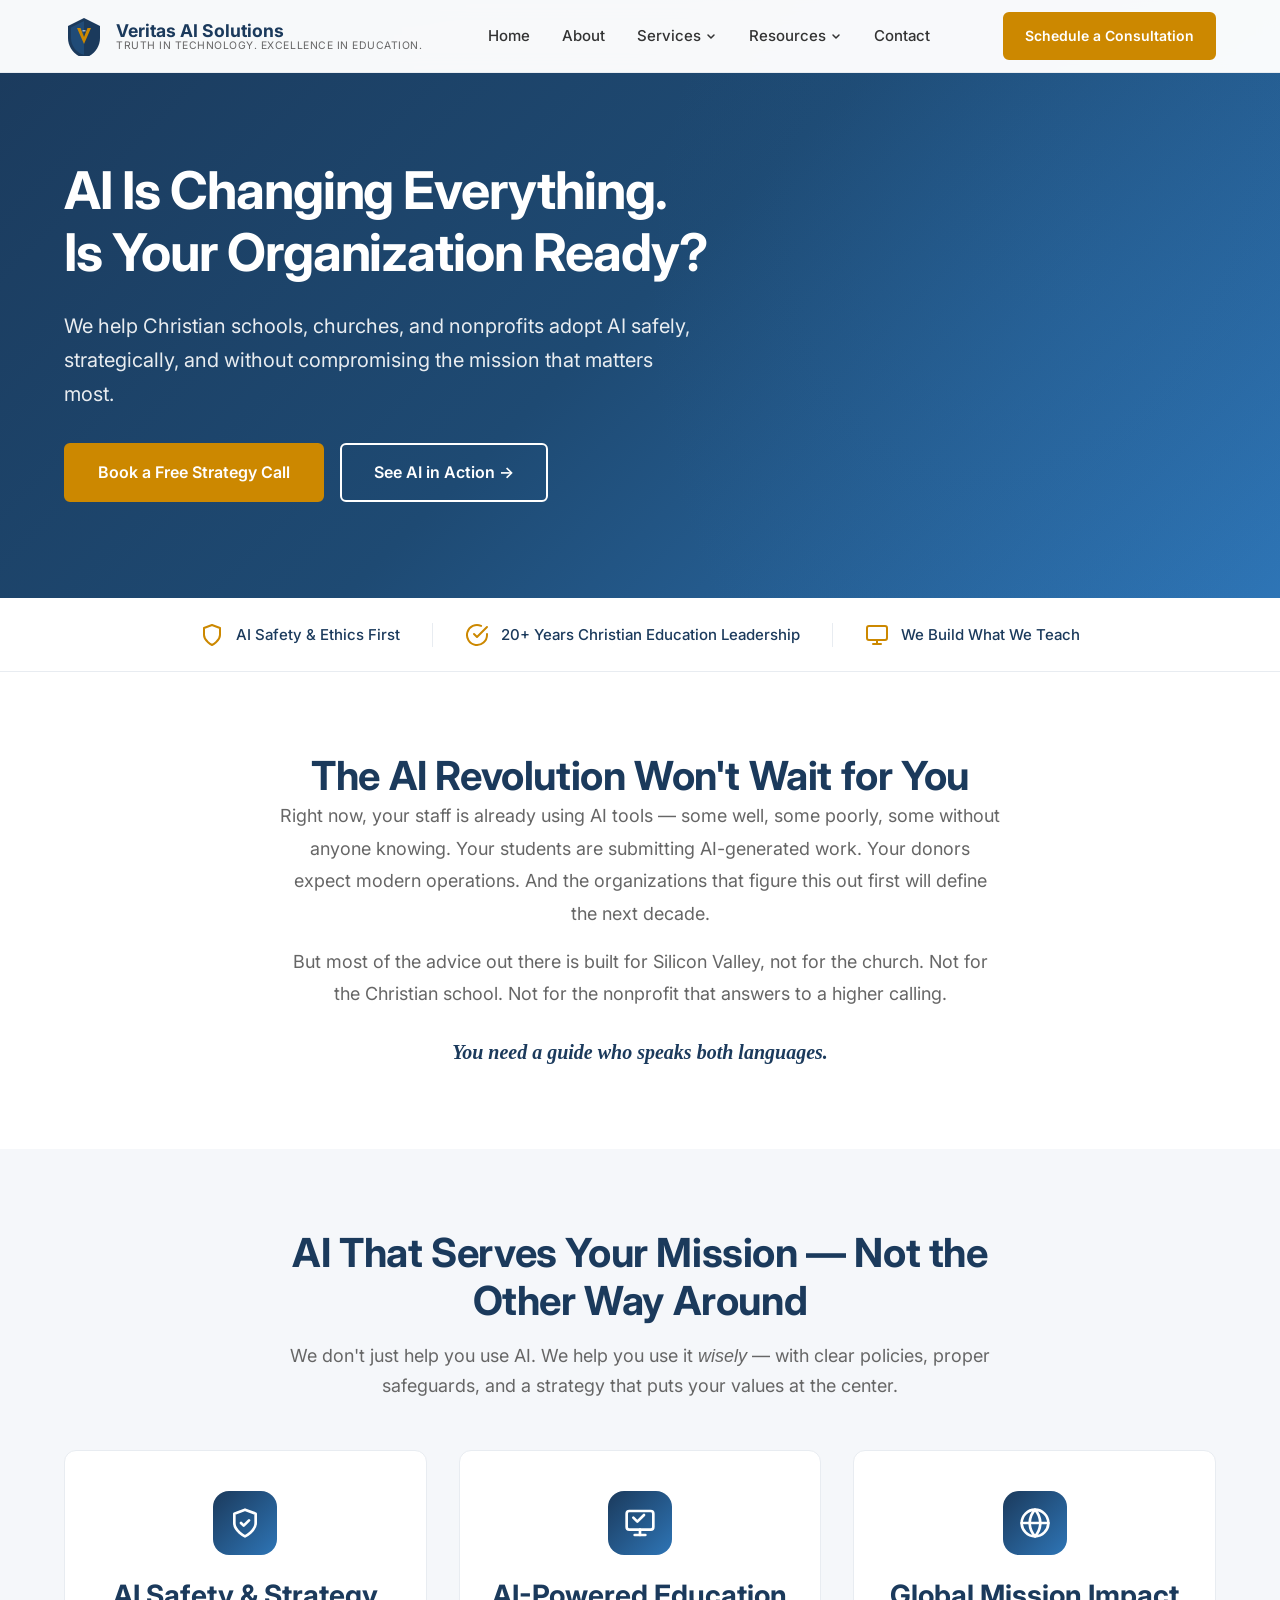
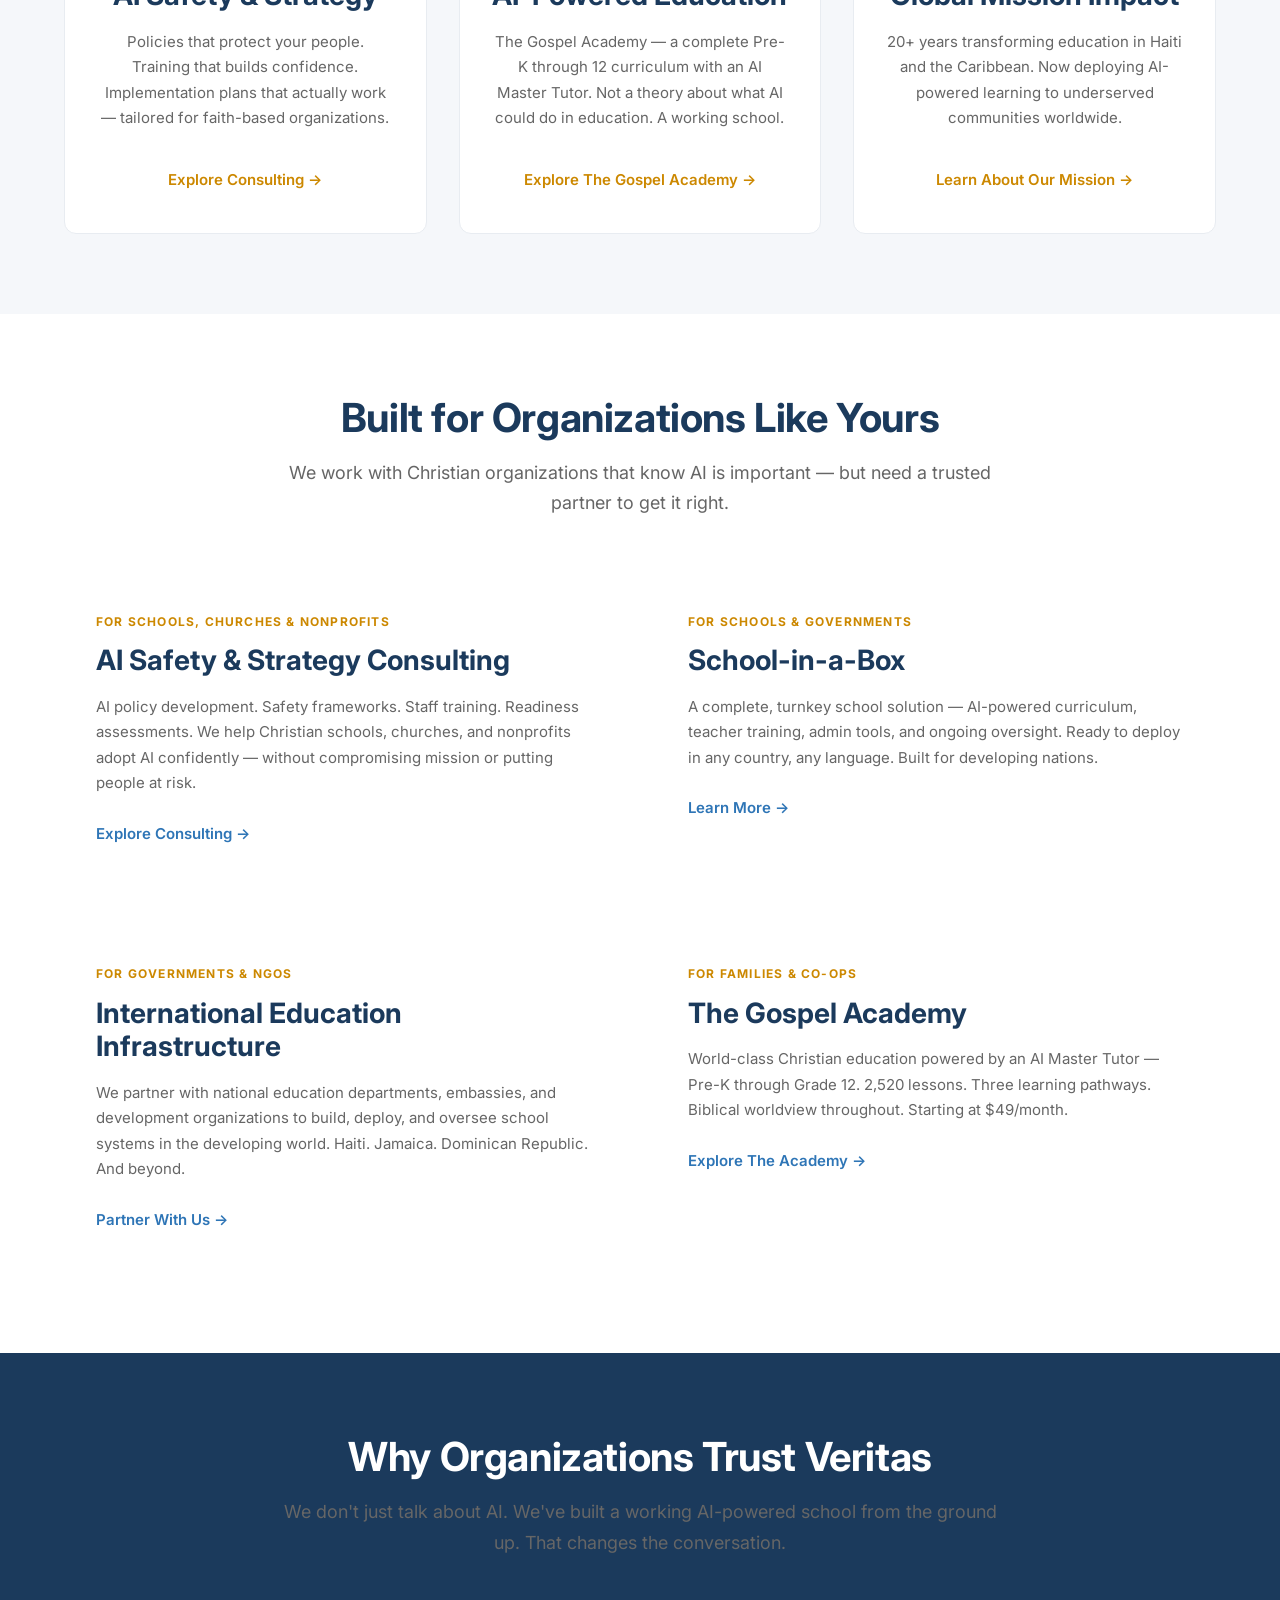
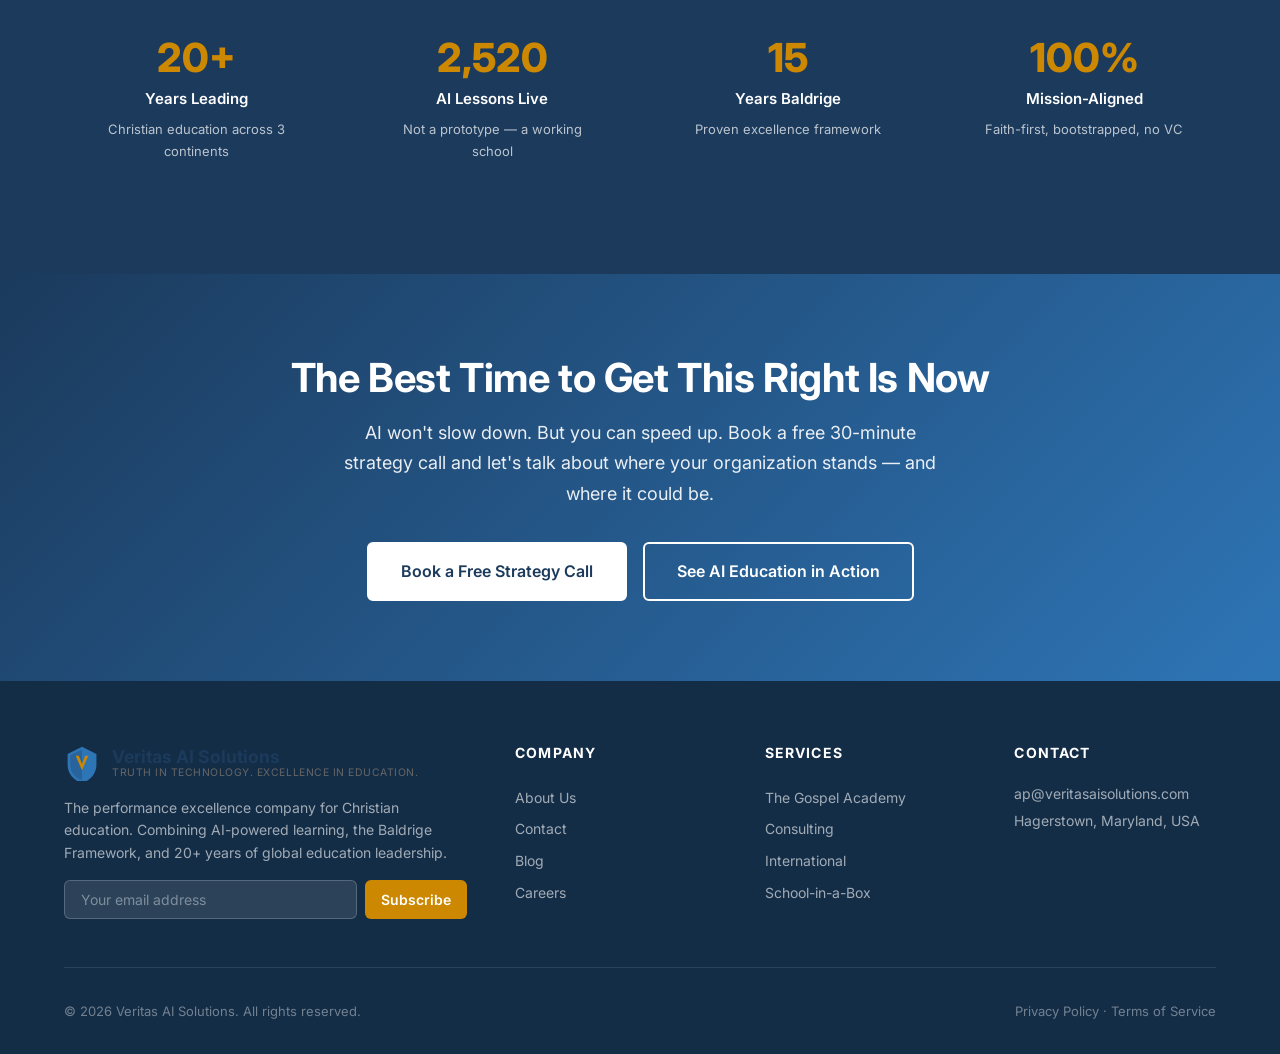
==== commit 4fd931b9: "Expand services: consulting (schools, churches, nonprofits), international (School-in-a-Box, govt pa" ====
--- a/index.html
+++ b/index.html
@@ -238,28 +238,36 @@
         <p>We work with Christian organizations that know AI is important — but need a trusted partner to get it right.</p>
       </div>
 
-      <div class="services-grid">
-        <!-- For Schools -->
+      <div class="services-grid" style="grid-template-columns: repeat(2, 1fr);">
+        <!-- AI Consulting -->
         <div class="service-card">
-          <span class="label">For Christian Schools</span>
-          <h3>Navigate AI With Confidence</h3>
-          <p>AI policy development. Teacher training. Readiness assessments. Strategic planning grounded in the Baldrige Excellence Framework — compatible with ACSI accreditation.</p>
+          <span class="label">For Schools, Churches &amp; Nonprofits</span>
+          <h3>AI Safety &amp; Strategy Consulting</h3>
+          <p>AI policy development. Safety frameworks. Staff training. Readiness assessments. We help Christian schools, churches, and nonprofits adopt AI confidently — without compromising mission or putting people at risk.</p>
           <a href="pages/consulting.html" class="service-link">Explore Consulting &rarr;</a>
         </div>
 
-        <!-- For Churches & Nonprofits -->
+        <!-- School-in-a-Box -->
         <div class="service-card">
-          <span class="label">For Churches &amp; Nonprofits</span>
-          <h3>Adopt AI Safely &amp; Strategically</h3>
-          <p>Your team is already using AI. The question is whether they're using it well. We help you build policies, train staff, and implement tools that serve your mission — not undermine it.</p>
-          <a href="pages/contact.html" class="service-link">Start a Conversation &rarr;</a>
-        </div>
-
-        <!-- For Families -->
+          <span class="label">For Schools &amp; Governments</span>
+          <h3>School-in-a-Box</h3>
+          <p>A complete, turnkey school solution — AI-powered curriculum, teacher training, admin tools, and ongoing oversight. Ready to deploy in any country, any language. Built for developing nations.</p>
+          <a href="pages/international.html" class="service-link">Learn More &rarr;</a>
+        </div>
+
+        <!-- International -->
         <div class="service-card">
-          <span class="label">For Families</span>
+          <span class="label">For Governments &amp; NGOs</span>
+          <h3>International Education Infrastructure</h3>
+          <p>We partner with national education departments, embassies, and development organizations to build, deploy, and oversee school systems in the developing world. Haiti. Jamaica. Dominican Republic. And beyond.</p>
+          <a href="pages/international.html" class="service-link">Partner With Us &rarr;</a>
+        </div>
+
+        <!-- The Gospel Academy -->
+        <div class="service-card">
+          <span class="label">For Families &amp; Co-ops</span>
           <h3>The Gospel Academy</h3>
-          <p>World-class Christian education powered by an AI Master Tutor — Pre-K through Grade 12. Three learning pathways. Biblical worldview throughout. Starting at $49/month.</p>
+          <p>World-class Christian education powered by an AI Master Tutor — Pre-K through Grade 12. 2,520 lessons. Three learning pathways. Biblical worldview throughout. Starting at $49/month.</p>
           <a href="pages/gospel-academy.html" class="service-link">Explore The Academy &rarr;</a>
         </div>
       </div>
